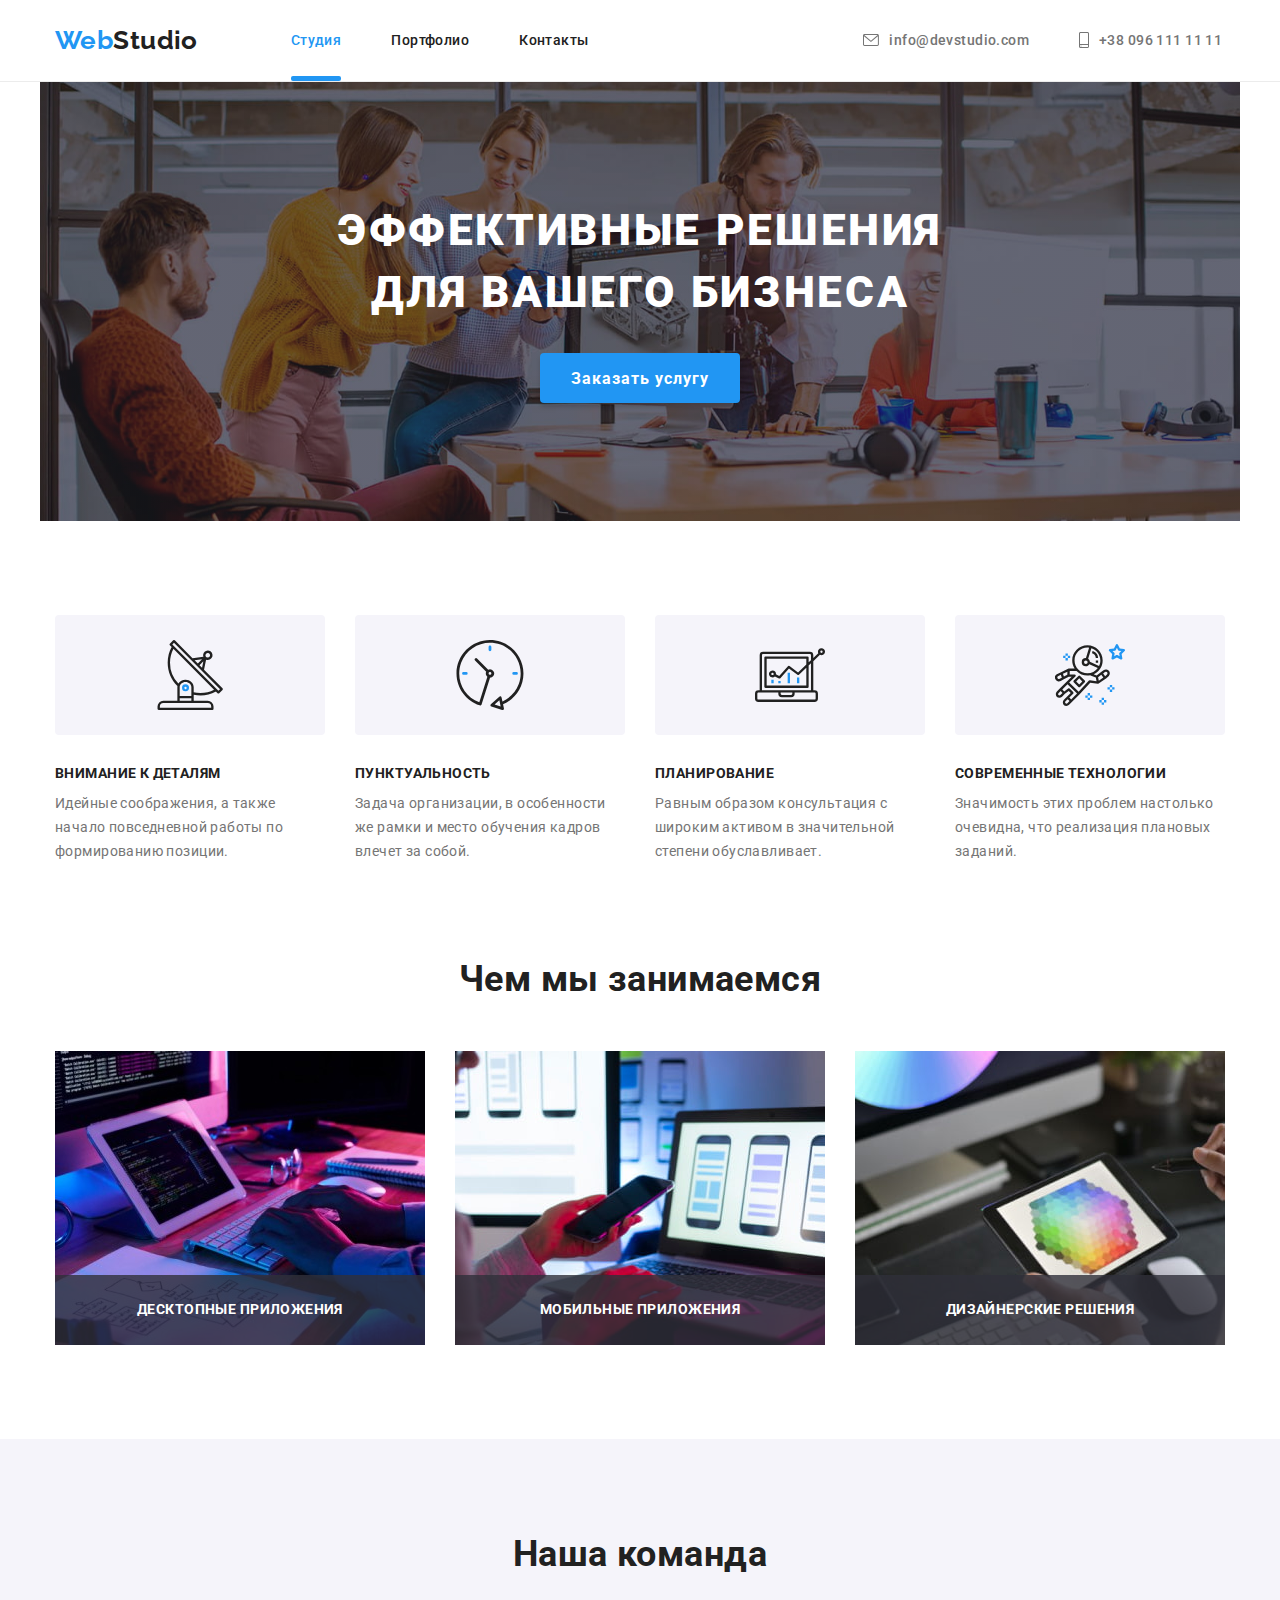
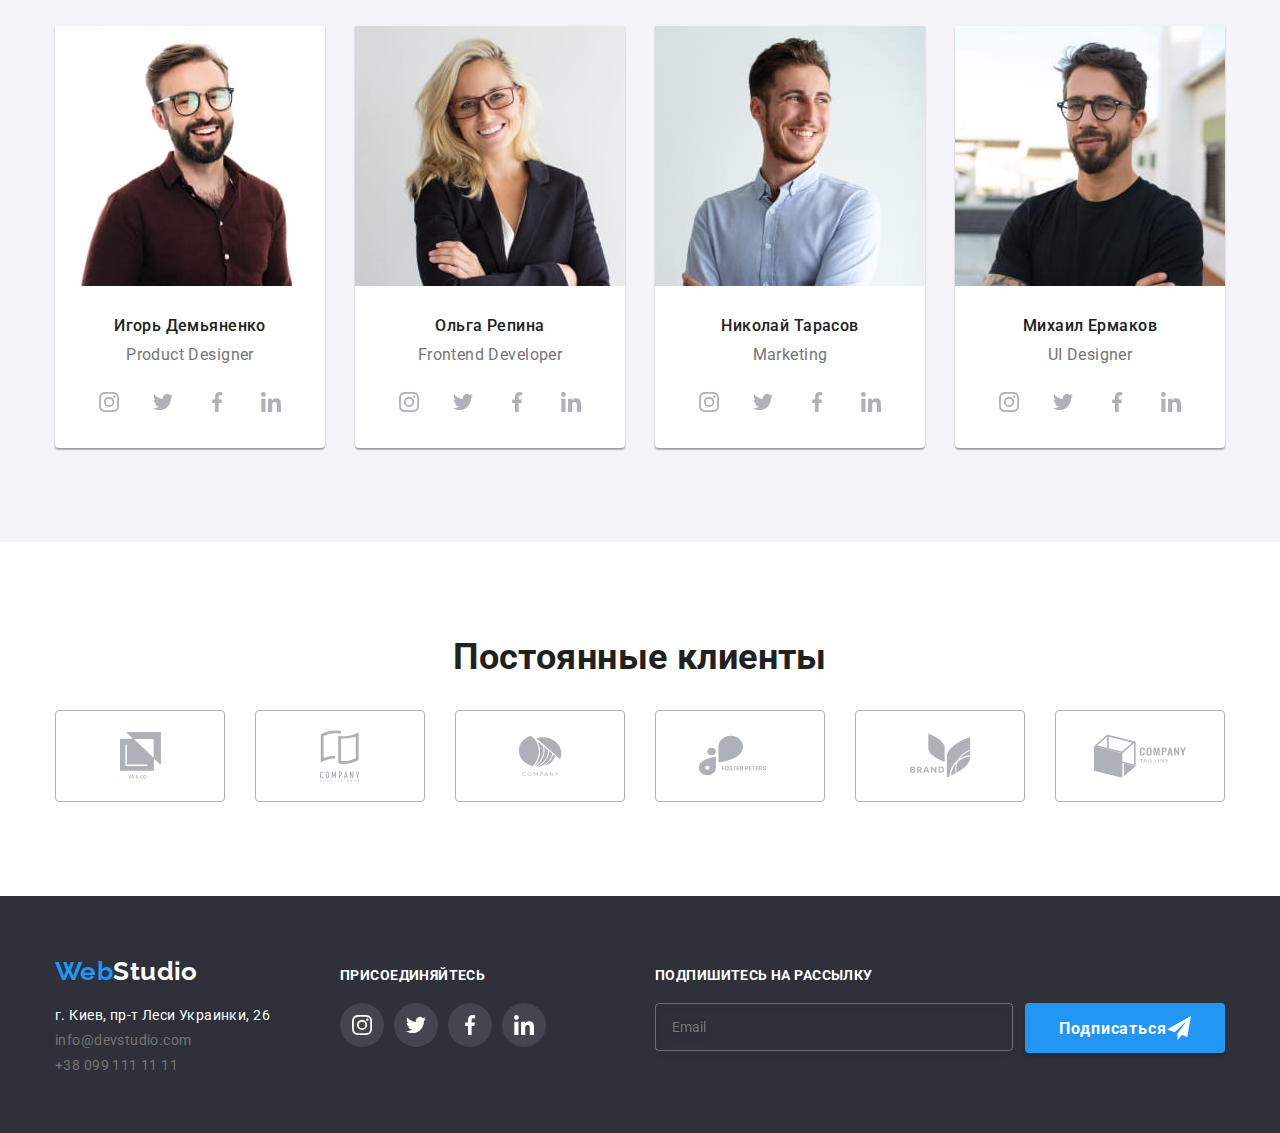
==== index.html @ 483b67fe "hw8" ====
<!DOCTYPE html>
<html lang="ru">
<head>
    <meta charset="UTF-8">
    <meta http-equiv="X-UA-Compatible" content="IE=edge">
    <meta name="viewport" content="width=device-width, initial-scale=1.0">
    <title>WebStudio</title>
    
    <link rel="stylesheet" href="https://cdnjs.cloudflare.com/ajax/libs/modern-normalize/1.1.0/modern-normalize.min.css"> 

    <link rel="preconnect" href="https://fonts.googleapis.com">
    <link rel="preconnect" href="https://fonts.gstatic.com" crossorigin>
    <link href="https://fonts.googleapis.com/css2?family=Raleway:wght@700&family=Roboto:wght@400;500;700;900&display=swap" rel="stylesheet">

    <link rel="stylesheet" href="./css/main.min.css">
</head>
<body>
<!-- Шапка -->
    <header class="page-header">
        <div class="conteiner">
            <nav class="site-nav">
                <a href="./index.html" class="site-nav__logo"><span>Web</span>Studio</a>
                <button class="menu__button" type="button" aria-expanded="false" data-menu-button>
                    <svg width="44" height="44" aria-label="Мобильное меню">
                        <use class="icon-menu" href="./image/icon.svg#menu"></use>
                        <use class="icon-close" href="./image/icon.svg#close_m"></use>
                    </svg>
                </button>
                <div class="menu-list" data-menu>
                    <ul class="nav-list">
                        <li class="nav-list__item">
                            <a href="./index.html" class="nav-list__link current">Студия</a>
                        </li>
                        <li class="nav-list__item">
                            <a href="./portfolio.html" class="nav-list__link">Портфолио</a>
                        </li>
                        <li class="nav-list__item">
                            <a href="" class="nav-list__link">Контакты</a>
                        </li>
                    </ul>
                    <ul class="auth-nav">
                        <li class="auth-nav__item"> 
                            <a href="mailto:info@devstudio.com" class="auth-nav__link">
                                <svg class="auth-nav__icon" width="16" height="12">
                                    <use href="./image/icon.svg#mail"></use>
                                </svg>
                            info@devstudio.com</a>
                        </li>
                        <li class="auth-nav__item">
                            <a href="tel:+380961111111" class="auth-nav__link tel">
                                <svg class="auth-nav__icon" width="10" height="16">
                                    <use href="./image/icon.svg#smartphone"></use>
                                </svg>
                            +38 096 111 11 11</a>
                        </li>
                    </ul>
                    <ul class="social-phone">
                        <li class="social-phone__item">
                            <a href="" class="social-phone__link">Instagram</a>
                        </li>
                        <li class="social-phone__item">
                            <a href="" class="social-phone__link">Twitter</a>
                        </li>
                        <li class="social-phone__item">
                            <a href="" class="social-phone__link">Facebook</a>
                        </li>
                        <li class="social-phone__item">
                            <a href="" class="social-phone__link">LinkedIn</a>
                        </li>
                    </ul>
                </div>
            </nav>
        </div>
    </header>
    <!-- Модальное окно -->
    <div class="backdrop is-hidden" data-modal>
        <div class="modal">
            <button class="modal__button-close" type="button" data-modal-close>
                <svg class="modal__icon-close" width="11" height="11">
                    <use href="./image/icon.svg#close"></use>
                </svg>
            </button>
            <form class="form">
                <p class="form__text">Оставьте свои данные, мы вам перезвоним</p>
                <div class="form-modal">
                    <div class="form-list">
                        <label for="name" class="form-list__label">Имя</label>
                        <input type="text" class="form-list__input" name="user-name" id="name">
                        <svg class="form-list__icon" width="18" height="18">
                            <use href="./image/icon.svg#person-black"></use>
                        </svg>
                    </div>
                    <div class="form-list">
                        <label for="tel" class="form-list__label">Телефон</label>
                        <input type="tel" class="form-list__input" name="tel" id="tel">
                            <svg class="form-list__icon" width="18" height="18">
                                <use href="./image/icon.svg#phone-black"></use>
                            </svg>
                    </div>
                    <div class="form-list">
                        <label for="email" class="form-list__label">Почта</label>
                        <input type="email" class="form-list__input" name="email" id="email">
                            <svg class="form-list__icon" width="18" height="18">
                                <use href="./image/icon.svg#email-black"></use>
                            </svg>
                    </div>
                    <label for="comments" class="form-modal__label">Комментарий</label>
                    <textarea name="comments" class="form-modal__textarea" id="comments" rows="6" placeholder="Введите текст"></textarea>
                    <div class="agreement">
                        <input type="checkbox" class="agreement__checkbox" name="agreement" id="agreement">
                        <label for="agreement" class="agreement__label">Соглашаюсь с рассылкой и принимаю <a href="" class="agreement__link">Условия договора</a></label>
                        <span class="agreement__icon"></span>
                    </div>
                    <button type="submit" class="button">Отправить</button>
                </div>
            </form>
        </div>
    </div>
    <main>
    <!-- Герой -->
        <section class="hero">
                <div class="conteiner">
                    <h1 class="hero__title">Эффективные решения для вашего бизнеса</h1>
                    <button type="button" class="button" data-modal-open>Заказать услугу</button>
                </div>
        </section>
    <!-- Особенности -->
        <section class="feature section">   
                <div class="conteiner">
                    <h2 class="feature__title" >Особенности</h2>    
                    <ul class="feature-list">
                        <li class="feature-list__item">
                            <div class="feature-list__icon">
                                <svg class="icon" width="70" height="70">
                                <use href="./image/icon.svg#sattelit"></use>
                                </svg>
                            </div>                           
                            <h3 class="feature-list__title">Внимание к деталям</h3>
                            <p class="feature-list__text">Идейные соображения, а также начало повседневной работы по формированию позиции.</p>
                        </li>
                        <li class="feature-list__item">
                            <div class="feature-list__icon">
                                <svg class="icon" width="70" height="70">
                                <use href="./image/icon.svg#clock"></use>
                                </svg>
                            </div>                         
                            <h3 class="feature-list__title">Пунктуальность</h3>
                            <p class="feature-list__text">Задача организации, в особенности же рамки и место обучения кадров влечет за собой.</p>
                        </li>
                        <li class="feature-list__item">
                            <div class="feature-list__icon">
                                <svg class="icon" width="70" height="70">
                                    <use href="./image/icon.svg#diagram"></use>
                                </svg>
                            </div>                           
                            <h3 class="feature-list__title">Планирование</h3>
                            <p class="feature-list__text">Равным образом консультация с широким активом в значительной степени обуславливает.</p>
                        </li>
                        <li class="feature-list__item">
                            <div class="feature-list__icon">
                                <svg class="icon" width="70" height="70">
                                    <use href="./image/icon.svg#astronaut"></use>
                                </svg></div>                            
                            <h3 class="feature-list__title">Современные технологии</h3>
                            <p class="feature-list__text">Значимость этих проблем настолько очевидна, что реализация плановых заданий.</p>
                        </li>
                    </ul>
                </div>
        </section>
    <!-- Чем мы занимаемся -->
        <section class="work section">
                <div class="conteiner">
                    <h2 class="work__title">Чем мы занимаемся</h2>
                    <ul class="work-list">
                        <li class="work-list__item">
                            <div class="work-list__thumb">
                                <img 
                                srcset="./image/pc.jpg 1x, ./image/pc2x.jpg 2x"
                                src="./image/pc.jpg" alt="pc" width="370">
                                <div class="work-list__thumb--text">
                                <p>Десктопные приложения</p>
                                </div>
                            </div>
                        </li>
                        <li class="work-list__item">
                            <div class="work-list__thumb">
                                <img 
                                srcset="./image/phone.jpg 1x, ./image/phone2x.jpg 2x"
                                src="./image/phone.jpg" alt="phone" width="370">
                                <div class="work-list__thumb--text">
                                    <p>Мобильные приложения</p>
                                </div>
                            </div>
                        </li>
                        <li class="work-list__item">
                            <div class="work-list__thumb">
                                <img 
                                srcset="./image/tablet.jpg 1x, ./image/tablet2x.jpg 2x"
                                src="./image/tablet.jpg" alt="tablet" width="370">
                                <div class="work-list__thumb--text">
                                    <p>Дизайнерские решения</p>
                                </div>
                            </div>
                        </li> 
                    </ul>
                </div>
        </section>
    <!-- Наша команда -->
        <section class="team section">
                <div class="conteiner">
                    <h2 class="team__title">Наша команда</h2>
                    <ul class="team-list">
                        <li class="team-list__item">
                            <img 
                            srcset="./image/igor.jpg 1x, ./image/igor2x.jpg 2x"
                            src="./image/igor.jpg" alt="Игорь Демьяненко" width="100%">
                            <h3 class="team-list__people">Игорь Демьяненко</h3>
                            <p class="team-list__text">Product Designer</p>
                            <div class="social">
                                <ul class="social-icon">
                                    <li class="social-icon__item">
                                        <a href="" class="social-icon__link">
                                            <svg class="social-icon__svg" width="20" height="20">
                                            <use href="./image/icon.svg#instagram"></use>
                                            </svg>
                                        </a>
                                    </li>
                                    <li class="social-icon__item">
                                        <a href="" class="social-icon__link">
                                            <svg class="social-icon__svg" width="20" height="20">
                                            <use href="./image/icon.svg#twitter"></use>
                                            </svg>
                                        </a>
                                    </li>
                                    <li class="social-icon__item">
                                        <a href="" class="social-icon__link">
                                            <svg class="social-icon__svg" width="20" height="20">
                                            <use href="./image/icon.svg#facebook"></use>
                                            </svg>
                                        </a>
                                    </li>
                                    <li class="social-icon__item">
                                        <a href="" class="social-icon__link">
                                            <svg class="social-icon__svg" width="20" height="20">
                                            <use href="./image/icon.svg#linkedin"></use>
                                            </svg>
                                        </a>
                                    </li>
                                </ul>
                            </div>
                        </li>
                        <li class="team-list__item">
                            <img 
                            srcset="./image/olga.jpg 1x, ./image/olga2x.jpg 2x"
                            src="./image/olga.jpg" alt="Ольга Репина" width="100%">
                            <h3 class="team-list__people">Ольга Репина</h3>
                            <p class="team-list__text">Frontend Developer</p>
                            <div class="social">
                                <ul class="social-icon">
                                    <li class="social-icon__item">
                                        <a href="" class="social-icon__link">
                                            <svg class="social-icon__svg" width="20" height="20">
                                            <use href="./image/icon.svg#instagram"></use>
                                            </svg>
                                        </a>
                                    </li>
                                    <li class="social-icon__item">
                                        <a href="" class="social-icon__link">
                                            <svg class="social-icon__svg" width="20" height="20">
                                            <use href="./image/icon.svg#twitter"></use>
                                            </svg>
                                        </a>
                                    </li>
                                    <li class="social-icon__item">
                                        <a href="" class="social-icon__link">
                                            <svg class="social-icon__svg" width="20" height="20">
                                            <use href="./image/icon.svg#facebook"></use>
                                            </svg>
                                        </a>
                                    </li>
                                    <li class="social-icon__item">
                                        <a href="" class="social-icon__link">
                                            <svg class="social-icon__svg" width="20" height="20">
                                            <use href="./image/icon.svg#linkedin"></use>
                                            </svg>
                                        </a>
                                    </li>
                                </ul>
                            </div>
                        </li>
                        <li class="team-list__item">
                            <img 
                            srcset="./image/nikolai.jpg 1x, ./image/nikolai2x.jpg 2x"
                            src="./image/nikolai.jpg" alt="Николай Тарасов" width="100%">
                            <h3 class="team-list__people">Николай Тарасов</h3>
                            <p class="team-list__text">Marketing</p>
                            <div class="social">
                                <ul class="social-icon">
                                    <li class="social-icon__item">
                                        <a href="" class="social-icon__link">
                                            <svg class="social-icon__svg" width="20" height="20">
                                            <use href="./image/icon.svg#instagram"></use>
                                            </svg>
                                        </a>
                                    </li>
                                    <li class="social-icon__item">
                                        <a href="" class="social-icon__link">
                                            <svg class="social-icon__svg" width="20" height="20">
                                            <use href="./image/icon.svg#twitter"></use>
                                            </svg>
                                        </a>
                                    </li>
                                    <li class="social-icon__item">
                                        <a href="" class="social-icon__link">
                                            <svg class="social-icon__svg" width="20" height="20">
                                            <use href="./image/icon.svg#facebook"></use>
                                            </svg>
                                        </a>
                                    </li>
                                    <li class="social-icon__item">
                                        <a href="" class="social-icon__link">
                                            <svg class="social-icon__svg" width="20" height="20">
                                            <use href="./image/icon.svg#linkedin"></use>
                                            </svg>
                                        </a>
                                    </li>
                                </ul>
                            </div>
                        </li>
                        <li class="team-list__item">
                            <img 
                            srcset="./image/mihail.jpg 1x, ./image/mihail2x.jpg 2x"
                            src="./image/mihail.jpg" alt="Михаил Ермаков" width="100%">
                            <h3 class="team-list__people">Михаил Ермаков</h3>
                            <p class="team-list__text">UI Designer</p>
                            <div class="social">
                                <ul class="social-icon">
                                    <li class="social-icon__item">
                                        <a href="" class="social-icon__link">
                                            <svg class="social-icon__svg" width="20" height="20">
                                            <use href="./image/icon.svg#instagram"></use>
                                            </svg>
                                        </a>
                                    </li>
                                    <li class="social-icon__item">
                                        <a href="" class="social-icon__link">
                                            <svg class="social-icon__svg" width="20" height="20">
                                            <use href="./image/icon.svg#twitter"></use>
                                            </svg>
                                        </a>
                                    </li>
                                    <li class="social-icon__item">
                                        <a href="" class="social-icon__link">
                                            <svg class="social-icon__svg" width="20" height="20">
                                            <use href="./image/icon.svg#facebook"></use>
                                            </svg>
                                        </a>
                                    </li>
                                    <li class="social-icon__item">
                                        <a href="" class="social-icon__link">
                                            <svg class="social-icon__svg" width="20" height="20">
                                            <use href="./image/icon.svg#linkedin"></use>
                                            </svg>
                                        </a>
                                    </li>
                                </ul>
                            </div>
                        </li>
                    </ul>
                </div>
        </section>
        <section class="clients section">
            <div class="conteiner">
                <h2 class="clients__title">Постоянные клиенты</h2>
                <ul class="clients-icon">                    
                    <li class="clients-icon__item">
                        <a href="" class="clients-icon__link">
                            <svg class="clients-icon__svg" width="41" height="47">
                                <use href="./image/icon.svg#yaco"></use>
                            </svg>
                        </a>
                    </li>
                    <li class="clients-icon__item">
                        <a href="" class="clients-icon__link">
                            <svg class="clients-icon__svg" width="40" height="52">
                                <use href="./image/icon.svg#companytagline"></use>
                            </svg>
                        </a>
                    </li>
                    <li class="clients-icon__item">
                        <a href="" class="clients-icon__link">
                            <svg class="clients-icon__svg" width="44" height="41">
                                <use href="./image/icon.svg#company"></use>
                            </svg>
                        </a>
                    </li>
                    <li class="clients-icon__item">
                        <a href="" class="clients-icon__link">
                            <svg class="clients-icon__svg" width="85" height="41">
                                <use href="./image/icon.svg#foster"></use>
                            </svg>
                        </a>
                    </li>
                    <li class="clients-icon__item">
                        <a href="" class="clients-icon__link">
                            <svg class="clients-icon__svg" width="63" height="45">
                                <use href="./image/icon.svg#brand"></use>
                            </svg>
                        </a>
                    </li>
                    <li class="clients-icon__item">
                        <a href="" class="clients-icon__link">
                            <svg class="clients-icon__svg" width="94" height="44">
                                <use href="./image/icon.svg#tagline"></use>
                            </svg>
                        </a>
                    </li>
                </ul>
            </div>
        </section>
    </main>
<!-- Подвал -->
    <footer class="footer">
        <div class="conteiner flex">
            <div class="footer__info">
                <a href="./index.html" class="footer__logo"><span>Web</span>Studio</a>
                <address>
                    <ul class="footer__list">          
                        <li class="footer__item"><a href="https://goo.gl/maps/twE77rKZQX3kb6928" class="footer__address">г. Киев, пр-т Леси Украинки, 26</a></li>
                        <li class="footer__item"><a href="mailto:info@devstudio.com" class="footer__link">info@devstudio.com</a></li>
                        <li class="footer__item"><a href="tel:+380991111111" class="footer__link">+38 099 111 11 11</a></li>
                    </ul>
                </address>
            </div>
            <div class="subscribe">
                <p class="subscribe__title">присоединяйтесь</p>
                <ul class="subscribe__list">
                    <li class="subscribe__item">
                        <a href="" class="subscribe__link">
                            <svg class="subscribe__icon" width="20" height="20">
                                <use href="./image/icon.svg#instagram"></use>
                            </svg>
                        </a>
                    </li>
                    <li class="subscribe__item">
                        <a href="" class="subscribe__link">
                            <svg class="subscribe__icon" width="20" height="20">
                                <use href="./image/icon.svg#twitter"></use>
                            </svg>
                        </a>
                    </li>
                    <li class="subscribe__item">
                        <a href="" class="subscribe__link">
                            <svg class="subscribe__icon" width="20" height="20">
                                <use href="./image/icon.svg#facebook"></use>
                            </svg>
                        </a>
                    </li>
                    <li class="subscribe__item">
                        <a href="" class="subscribe__link">
                            <svg class="subscribe__icon" width="20" height="20">
                                <use href="./image/icon.svg#linkedin"></use>
                            </svg>
                        </a>
                    </li>
                </ul>
            </div>
            <div class="newsletter">
                <p class="newsletter__title">Подпишитесь на рассылку</p>
                <form>
                    <div class="newsletter__form">
                        <input type="email" class="newsletter__input" name="email" placeholder="Email">
                        <button type="submit" class="button">Подписаться
                        <svg class="button__icon" width="24" height="24">
                            <use href="./image/icon.svg#telegram"></use>
                        </svg>
                        </button>
                </div>
                </form>
            </div>
        </div>
    </footer>  
    <script src="./js/modal.js"></script>
    <script src="./js/mobile-menu.js"></script>
</body>
</html>
---- css/main.min.css ----
body{font-family:"Roboto",sans-serif;letter-spacing:.03em;font-size:14px;color:#757575}h1,h2,h3,h4,h5,h6,p{margin:0;padding:0}ul,li{margin:0;padding:0}a{text-decoration:none}li{list-style-type:none}.button{display:-webkit-inline-box;display:-ms-inline-flexbox;display:inline-flex;-webkit-box-align:center;-ms-flex-align:center;align-items:center;-webkit-box-pack:center;-ms-flex-pack:center;justify-content:center;width:200px;height:50px;font-weight:700;font-size:16px;line-height:1.7;letter-spacing:.06em;border:none;border-radius:4px;cursor:pointer;color:#fff;background-color:#2196f3;-webkit-box-shadow:0px 4px 4px rgba(0,0,0,.15);box-shadow:0px 4px 4px rgba(0,0,0,.15)}.project{display:block}.project-list-btn{display:-webkit-box;display:-ms-flexbox;display:flex;margin-top:0;margin-bottom:50px}.project-list-btn__item:not(:last-child){margin-right:8px}@media screen and (max-width: 767px){.project-list-btn{-ms-flex-wrap:wrap;flex-wrap:wrap}.project-list-btn__item:not(:nth-last-child(-n+2)){margin-bottom:15px}}@media screen and (min-width: 768px){.project-list-btn{-webkit-box-pack:center;-ms-flex-pack:center;justify-content:center}}.project__button{padding:6px 22px;border-radius:4px;border:none;font-weight:500;font-size:16px;line-height:1.6;cursor:pointer;color:#212121;background:#f5f4fa;-webkit-transition:background-color 250ms cubic-bezier(0.4, 0, 0.2, 1),color 250ms cubic-bezier(0.4, 0, 0.2, 1),-webkit-box-shadow 250ms cubic-bezier(0.4, 0, 0.2, 1);transition:background-color 250ms cubic-bezier(0.4, 0, 0.2, 1),color 250ms cubic-bezier(0.4, 0, 0.2, 1),-webkit-box-shadow 250ms cubic-bezier(0.4, 0, 0.2, 1);transition:background-color 250ms cubic-bezier(0.4, 0, 0.2, 1),color 250ms cubic-bezier(0.4, 0, 0.2, 1),box-shadow 250ms cubic-bezier(0.4, 0, 0.2, 1);transition:background-color 250ms cubic-bezier(0.4, 0, 0.2, 1),color 250ms cubic-bezier(0.4, 0, 0.2, 1),box-shadow 250ms cubic-bezier(0.4, 0, 0.2, 1),-webkit-box-shadow 250ms cubic-bezier(0.4, 0, 0.2, 1)}.project__button:focus,.project__button:hover{color:#fff;background-color:#2196f3;-webkit-box-shadow:0px 3px 1px rgba(0,0,0,.1),0px 1px 2px rgba(0,0,0,.08),0px 2px 2px rgba(0,0,0,.12);box-shadow:0px 3px 1px rgba(0,0,0,.1),0px 1px 2px rgba(0,0,0,.08),0px 2px 2px rgba(0,0,0,.12)}.project-list{margin-right:auto;margin-left:auto}.project-list__item{display:block;background-color:#fff}.project-list__thumb{position:relative;overflow:hidden}.project-list__link{display:block;text-decoration:none;-webkit-transition:-webkit-box-shadow 250ms cubic-bezier(0.4, 0, 0.2, 1);transition:-webkit-box-shadow 250ms cubic-bezier(0.4, 0, 0.2, 1);transition:box-shadow 250ms cubic-bezier(0.4, 0, 0.2, 1);transition:box-shadow 250ms cubic-bezier(0.4, 0, 0.2, 1), -webkit-box-shadow 250ms cubic-bezier(0.4, 0, 0.2, 1)}@media screen and (max-width: 767px){.project-list__item:not(:last-child){margin-bottom:30px}}@media screen and (min-width: 768px){.project-list{display:-webkit-box;display:-ms-flexbox;display:flex;-ms-flex-wrap:wrap;flex-wrap:wrap;margin:-15px}.project-list__item{width:calc((100% - 60px)/2);margin:15px}}@media screen and (min-width: 1200px){.project-list__item{width:calc((100% - 90px)/3);margin:15px}}.project-cards__overlay{position:absolute;width:100%;height:100%;top:0;left:0;background-color:rgba(33,150,243,.9);-webkit-transition:-webkit-transform 250ms cubic-bezier(0.4, 0, 0.2, 1);transition:-webkit-transform 250ms cubic-bezier(0.4, 0, 0.2, 1);transition:transform 250ms cubic-bezier(0.4, 0, 0.2, 1);transition:transform 250ms cubic-bezier(0.4, 0, 0.2, 1), -webkit-transform 250ms cubic-bezier(0.4, 0, 0.2, 1);-webkit-transform:translateY(101%);transform:translateY(101%)}.project-cards__text{position:absolute;top:63px;left:24px;bottom:63px;right:24px;font-size:18px;line-height:1.5;letter-spacing:.03em;color:#fff}.thum:hover .project-cards__overlay,.thum:focus .project-cards__overlay{-webkit-transform:translateY(0%);transform:translateY(0%)}.cards{padding:20px 24px;border-left:1px solid #eee;border-right:1px solid #eee;border-bottom:1px solid #eee}.cards__title{margin-bottom:4px;font-weight:700;font-size:18px;line-height:2;color:#212121}.cards__text{font-size:16px;line-height:1.9;color:#757575}.project-list__link:focus,.project-list__link:hover{-webkit-box-shadow:0px 1px 1px rgba(0,0,0,.12),0px 4px 4px rgba(0,0,0,.06),1px 4px 6px rgba(0,0,0,.16);box-shadow:0px 1px 1px rgba(0,0,0,.12),0px 4px 4px rgba(0,0,0,.06),1px 4px 6px rgba(0,0,0,.16)}.page-header{position:relative;border-bottom:1px solid #ececec}.site-nav{display:-webkit-box;display:-ms-flexbox;display:flex;-webkit-box-align:center;-ms-flex-align:center;align-items:center}@media screen and (max-width: 767px){.site-nav{-webkit-box-pack:justify;-ms-flex-pack:justify;justify-content:space-between}}.site-nav__logo{display:inline-block;padding:25px 0;font-family:"Raleway";font-weight:700;font-size:26px;line-height:1.2;color:#212121}.site-nav__logo span{color:#2196f3}.menu__button{display:-webkit-inline-box;display:-ms-inline-flexbox;display:inline-flex;padding:0;margin:0;border:none;z-index:3;background-color:rgba(0,0,0,0)}.menu__button .icon-close{display:none}.menu__button.is-open .icon-close{display:block}.menu__button.is-open .icon-menu{display:none}@media screen and (min-width: 768px){.menu__button{display:none}}@media screen and (max-width: 767px){.menu-list{display:none;-webkit-box-align:stretch;-ms-flex-align:stretch;align-items:stretch;z-index:2}.menu-list.is-open{display:block}.menu-list{position:absolute;top:0;left:0;width:100%;padding:48px 40px;border-bottom:2px solid #757575;background-color:#fff}}@media screen and (min-width: 768px){.menu-list{display:-webkit-box;display:-ms-flexbox;display:flex;-webkit-box-align:center;-ms-flex-align:center;align-items:center}}.nav-list__link{position:relative;font-weight:500;font-size:14px;line-height:1.5;color:#212121;-webkit-transition:color 250ms cubic-bezier(0.4, 0, 0.2, 1);transition:color 250ms cubic-bezier(0.4, 0, 0.2, 1)}.nav-list__link:hover,.nav-list__link:focus{color:#2196f3}.nav-list__link.current{color:#2196f3}@media screen and (min-width: 768px){.nav-list{display:-webkit-box;display:-ms-flexbox;display:flex;margin-left:80px}.nav-list__item:not(:last-child){margin-right:50px}.nav-list__link{padding:32px 0}.nav-list .current::after{position:absolute;content:"";display:block;width:100%;height:5px;bottom:-1px;border-radius:2px;background-color:#2196f3}}@media screen and (min-width: 1200px){.nav-list{display:-webkit-box;display:-ms-flexbox;display:flex;margin-left:93px}}.auth-nav__link{display:-webkit-inline-box;display:-ms-inline-flexbox;display:inline-flex;-webkit-box-align:center;-ms-flex-align:center;align-items:center;font-weight:500;font-size:14px;line-height:1.5;color:#757575;-webkit-transition:color 250ms cubic-bezier(0.4, 0, 0.2, 1);transition:color 250ms cubic-bezier(0.4, 0, 0.2, 1)}.auth-nav__link:focus,.auth-nav__link:hover{color:#2196f3}.auth-nav__icon{fill:currentColor;margin-right:10px}@media screen and (max-width: 767px){.auth-nav{display:-webkit-box;display:-ms-flexbox;display:flex;-webkit-box-orient:vertical;-webkit-box-direction:reverse;-ms-flex-direction:column-reverse;flex-direction:column-reverse;margin-bottom:64px}.auth-nav__link{font-size:24px}.auth-nav__link.tel{margin-bottom:32px;font-size:34px}.auth-nav__icon{display:none}}@media screen and (min-width: 767px)and (max-width: 1199px){.auth-nav{margin-left:87px}.auth-nav__item:not(:last-child){margin-bottom:10px}.auth-nav__link{font-size:12px}.auth-nav__icon{margin-right:8px}}@media screen and (min-width: 1200px){.auth-nav{display:-webkit-box;display:-ms-flexbox;display:flex;margin-left:275px}.auth-nav__icon{margin-right:10px}.auth-nav__item:not(:last-child){margin-right:50px}}.social-phone{display:-webkit-box;display:-ms-flexbox;display:flex;-webkit-box-pack:center;-ms-flex-pack:center;justify-content:center}.social-phone__item{padding-left:10px;padding-right:10px}.social-phone__item:not(:last-child){border-right:1px solid rgba(33,33,33,.2)}.social-phone__link{font-weight:500;font-size:18px;line-height:1.2;color:#2196f3}@media screen and (min-width: 767px){.social-phone{display:none}}.hero{height:auto;margin:0 auto;background-color:#2f303a;background-position:center;background-repeat:no-repeat;background-size:cover;text-align:center;padding:118px 0}.hero__title{max-width:360px;font-size:26px;line-height:1.8;margin:0 auto;font-weight:900;letter-spacing:.06em;text-transform:uppercase;color:#fff;margin-bottom:30px}@media screen and (max-width: 767px){.hero{max-width:480px;background-image:-webkit-gradient(linear, left top, right top, from(rgba(47, 48, 58, 0.4)), to(rgba(47, 48, 58, 0.4))),url(../image/hero-phone.jpg);background-image:linear-gradient(to right, rgba(47, 48, 58, 0.4), rgba(47, 48, 58, 0.4)),url(../image/hero-phone.jpg)}}@media screen and (max-width: 767px)and (min-device-pixel-ratio: 2),screen and (max-width: 767px)and (-webkit-min-device-pixel-ratio: 2),screen and (max-width: 767px)and (min-resolution: 192dpi),screen and (max-width: 767px)and (min-resolution: 2dppx){.hero{background-image:-webkit-gradient(linear, left top, right top, from(rgba(47, 48, 58, 0.4)), to(rgba(47, 48, 58, 0.4))),url(../image/hero-phone2x.jpg);background-image:linear-gradient(to right, rgba(47, 48, 58, 0.4), rgba(47, 48, 58, 0.4)),url(../image/hero-phone2x.jpg)}}@media screen and (min-width: 768px){.hero{max-width:768px;background-image:-webkit-gradient(linear, left top, right top, from(rgba(47, 48, 58, 0.4)), to(rgba(47, 48, 58, 0.4))),url(../image/hero-tablet.jpg);background-image:linear-gradient(to right, rgba(47, 48, 58, 0.4), rgba(47, 48, 58, 0.4)),url(../image/hero-tablet.jpg)}}@media screen and (min-width: 768px)and (min-device-pixel-ratio: 2),screen and (min-width: 768px)and (-webkit-min-device-pixel-ratio: 2),screen and (min-width: 768px)and (min-resolution: 192dpi),screen and (min-width: 768px)and (min-resolution: 2dppx){.hero{background-image:-webkit-gradient(linear, left top, right top, from(rgba(47, 48, 58, 0.4)), to(rgba(47, 48, 58, 0.4))),url(../image/hero-tablet2x.jpg);background-image:linear-gradient(to right, rgba(47, 48, 58, 0.4), rgba(47, 48, 58, 0.4)),url(../image/hero-tablet2x.jpg)}}@media screen and (min-width: 1200px){.hero{max-width:1200px;background-image:-webkit-gradient(linear, left top, right top, from(rgba(47, 48, 58, 0.4)), to(rgba(47, 48, 58, 0.4))),url(../image/hero.jpg);background-image:linear-gradient(to right, rgba(47, 48, 58, 0.4), rgba(47, 48, 58, 0.4)),url(../image/hero.jpg)}}@media screen and (min-width: 1200px)and (min-device-pixel-ratio: 2),screen and (min-width: 1200px)and (-webkit-min-device-pixel-ratio: 2),screen and (min-width: 1200px)and (min-resolution: 192dpi),screen and (min-width: 1200px)and (min-resolution: 2dppx){.hero{background-image:-webkit-gradient(linear, left top, right top, from(rgba(47, 48, 58, 0.4)), to(rgba(47, 48, 58, 0.4))),url(../image/hero2x.jpg);background-image:linear-gradient(to right, rgba(47, 48, 58, 0.4), rgba(47, 48, 58, 0.4)),url(../image/hero2x.jpg)}}@media screen and (min-width: 1200px){.hero__title{max-width:696px;font-size:44px;line-height:1.4}}.backdrop{position:fixed;z-index:5;top:0;left:0;width:100%;height:100%;background-color:rgba(0,0,0,.5);opacity:1;-webkit-transition:opacity 500ms linear;transition:opacity 500ms linear}.backdrop.is-hidden{opacity:0;pointer-events:none;-webkit-transform:scale(0.5);transform:scale(0.5)}.is-hidden .modal{-webkit-transform:translate(-50%, -50%) scale(0.1);transform:translate(-50%, -50%) scale(0.1)}.modal{position:absolute;top:50%;left:50%;width:350px;padding:40px;border-radius:4px;-webkit-box-shadow:0px 1px 3px rgba(0,0,0,.12),0px 1px 1px rgba(0,0,0,.14),0px 2px 1px rgba(0,0,0,.2);box-shadow:0px 1px 3px rgba(0,0,0,.12),0px 1px 1px rgba(0,0,0,.14),0px 2px 1px rgba(0,0,0,.2);background-color:#fff;-webkit-transform:translate(-50%, -50%) scale(1);transform:translate(-50%, -50%) scale(1);-webkit-transition:-webkit-transform 500ms linear;transition:-webkit-transform 500ms linear;transition:transform 500ms linear;transition:transform 500ms linear, -webkit-transform 500ms linear}@media screen and (min-width: 480px){.modal{width:450px}}@media screen and (min-width: 1200px){.modal{min-width:528px;min-height:581px}}.modal__button-close{position:absolute;right:8px;top:13px;padding:0;margin:0;width:30px;height:30px;border-radius:50%;background-color:#fff;border:1px solid rgba(0,0,0,.1)}.modal__button-close:hover{fill:#2196f3}.form{display:-webkit-box;display:-ms-flexbox;display:flex;-webkit-box-orient:vertical;-webkit-box-direction:normal;-ms-flex-direction:column;flex-direction:column}.form__text{margin-bottom:12px;font-weight:700;font-size:20px;line-height:1.2;text-align:center;letter-spacing:.03em;color:#212121}.form-list{position:relative;display:-webkit-box;display:-ms-flexbox;display:flex;-webkit-box-orient:vertical;-webkit-box-direction:normal;-ms-flex-direction:column;flex-direction:column}.form-list__label{margin-bottom:4px;font-size:12px;line-height:1.2;letter-spacing:.01em}.form-list__input{outline:none;position:relative;margin-bottom:10px;padding:11px 12px 11px 42px;border-radius:4px;border:1px solid rgba(33,33,33,.2);-webkit-transition:border-color 250ms 250ms cubic-bezier(0.4, 0, 0.2, 1);transition:border-color 250ms 250ms cubic-bezier(0.4, 0, 0.2, 1)}.form-list__input:focus{border-color:#2196f3}.form-list__input:focus+.form-list__icon{fill:#2196f3}.form-list__icon{position:absolute;top:30px;left:12px;-webkit-transition:fill 250ms .form-list__icon transitions;transition:fill 250ms .form-list__icon transitions}.form-modal{display:-webkit-box;display:-ms-flexbox;display:flex;-webkit-box-orient:vertical;-webkit-box-direction:normal;-ms-flex-direction:column;flex-direction:column}.form-modal__label{margin-bottom:4px;font-size:12px;line-height:1.2;letter-spacing:.01em}.form-modal .button{margin-right:auto;margin-left:auto}.form-modal__textarea{outline:none;position:relative;margin-bottom:20px;padding:12px 16px;resize:none;border-radius:4px;border:1px solid rgba(33,33,33,.2);-webkit-transition:border-color 250ms 250ms cubic-bezier(0.4, 0, 0.2, 1);transition:border-color 250ms 250ms cubic-bezier(0.4, 0, 0.2, 1)}.form-modal__textarea::-webkit-input-placeholder{font-size:12px;line-height:1.2;letter-spacing:.01em;color:rgba(117,117,117,.5)}.form-modal__textarea::-moz-placeholder{font-size:12px;line-height:1.2;letter-spacing:.01em;color:rgba(117,117,117,.5)}.form-modal__textarea:-ms-input-placeholder{font-size:12px;line-height:1.2;letter-spacing:.01em;color:rgba(117,117,117,.5)}.form-modal__textarea::-ms-input-placeholder{font-size:12px;line-height:1.2;letter-spacing:.01em;color:rgba(117,117,117,.5)}.form-modal__textarea::placeholder{font-size:12px;line-height:1.2;letter-spacing:.01em;color:rgba(117,117,117,.5)}.form-modal__textarea:focus{border-color:#2196f3}.agreement{position:relative;display:-webkit-box;display:-ms-flexbox;display:flex;margin-bottom:30px}.agreement__checkbox{position:absolute;width:1px;height:1px;margin:-1px;left:20px;top:20px;border:0;padding:0;clip:rect(0 0 0 0);overflow:hidden}.agreement__label{margin-left:36px}.agreement__link{display:inline-block;line-height:1.8;color:#2196f3}.agreement__icon{position:absolute;display:inline-block;content:"";top:50%;width:16px;height:15px;margin-left:12px;-webkit-transform:translateY(-50%);transform:translateY(-50%);border-radius:3px;border:2px solid #212121;-webkit-transition:background-color 250ms 250ms cubic-bezier(0.4, 0, 0.2, 1),border-color 250ms 250ms cubic-bezier(0.4, 0, 0.2, 1);transition:background-color 250ms 250ms cubic-bezier(0.4, 0, 0.2, 1),border-color 250ms 250ms cubic-bezier(0.4, 0, 0.2, 1)}@media screen and (max-width: 1199px){.agreement__label{margin-left:24px;font-size:12px;line-height:1.2}.agreement__icon{margin-left:0}}.agreement__checkbox:checked~.agreement__icon{background-image:url(../image/icon\ check.svg);background-color:#2196f3;border-color:#2196f3;background-size:contain}.feature__title{display:none}.feature-list__icon{display:-webkit-box;display:-ms-flexbox;display:flex;-webkit-box-pack:center;-ms-flex-pack:center;justify-content:center;-webkit-box-align:center;-ms-flex-align:center;align-items:center;height:120px;margin-bottom:30px;border-radius:4px;background-color:#f5f4fa}.feature-list__title{margin-top:0;margin-bottom:10px;text-transform:uppercase;text-align:center;font-weight:700;font-size:14px;line-height:1.2;color:#212121}.feature-list__text{line-height:1.7}@media screen and (max-width: 767px){.feature-list__item{margin-right:auto;margin-left:auto}.feature-list__item:not(:last-child){margin-bottom:30px}}@media screen and (min-width: 768px){.feature-list{display:-webkit-box;display:-ms-flexbox;display:flex;-ms-flex-wrap:wrap;flex-wrap:wrap;margin:-15px}.feature-list__item{width:calc((100% - 60px)/2);margin:15px}.feature-list__title{text-align:start}}@media screen and (min-width: 1200px){.feature-list{display:-webkit-box;display:-ms-flexbox;display:flex;margin:-15px}.feature-list__item{width:calc((100% - 120px)/4);margin:15px}}.work{display:none}@media screen and (min-width: 1200px){.work{display:block}}.work.section{padding-top:0}.work__title{font-weight:700;font-size:36px;line-height:1.2;text-align:center;color:#212121;margin-top:0;margin-bottom:50px}.work-list{display:-webkit-box;display:-ms-flexbox;display:flex;-webkit-box-pack:center;-ms-flex-pack:center;justify-content:center}.work-list__item{margin-right:30px}.work-list__item:last-child{margin-right:0}.work-list__thumb{position:relative;height:294px}.work-list__thumb--text{display:-webkit-box;display:-ms-flexbox;display:flex;position:absolute;width:100%;height:70px;left:0;bottom:0;-webkit-box-align:center;-ms-flex-align:center;align-items:center;-webkit-box-pack:center;-ms-flex-pack:center;justify-content:center;background-color:rgba(47,48,58,.8)}.work-list__thumb--text p{font-weight:700;font-size:14px;line-height:1.2;letter-spacing:.03em;text-transform:uppercase;color:#fff}.team{background-color:#f5f4fa}.team__title{font-weight:700;font-size:36px;line-height:1.2;text-align:center;color:#212121;margin-top:0;margin-bottom:50px}.team-list__item{margin-right:auto;margin-left:auto;margin-bottom:30px;text-align:center;padding-bottom:24px;-webkit-box-shadow:0px 1px 3px rgba(0,0,0,.12),0px 1px 1px rgba(0,0,0,.14),0px 2px 1px rgba(0,0,0,.2);box-shadow:0px 1px 3px rgba(0,0,0,.12),0px 1px 1px rgba(0,0,0,.14),0px 2px 1px rgba(0,0,0,.2);border-radius:0px 0px 4px 4px;background-color:#fff}.team-list__people{margin-top:30px;margin-bottom:10px;font-weight:500;font-size:16px;line-height:1.2;color:#212121}.team-list__text{font-size:16px;line-height:1.2;margin-bottom:16px}@media screen and (min-width: 768px){.team-list{display:-webkit-box;display:-ms-flexbox;display:flex;-ms-flex-wrap:wrap;flex-wrap:wrap;margin:-15px}.team-list__item{width:calc((100% - 60px)/2);margin:15px}}@media screen and (min-width: 1200px){.team-list__item{width:calc((100% - 120px)/4);margin:15px}}.social-icon{display:-webkit-box;display:-ms-flexbox;display:flex;-webkit-box-pack:center;-ms-flex-pack:center;justify-content:center;padding:0}.social-icon__item{margin-right:10px}.social-icon__item:last-child{margin-right:0}.social-icon__link{display:block;width:44px;height:44px;padding:12px;border:none;border-radius:50%;background-color:rgba(255,255,255,.1);color:#afb1b8;-webkit-transition:background-color 250ms cubic-bezier(0.4, 0, 0.2, 1),color 250ms cubic-bezier(0.4, 0, 0.2, 1);transition:background-color 250ms cubic-bezier(0.4, 0, 0.2, 1),color 250ms cubic-bezier(0.4, 0, 0.2, 1)}.social-icon__link:focus,.social-icon__link:hover{background-color:#2196f3;color:#fff}.social-icon__svg{fill:currentColor}.clients__title{margin-bottom:30px;font-weight:700;font-size:36px;line-height:1.2;text-align:center;color:#212121}.clients-icon{display:-webkit-box;display:-ms-flexbox;display:flex;-ms-flex-wrap:wrap;flex-wrap:wrap;margin:-15px}.clients-icon__item{width:calc((100% - 60px)/2);margin:15px}.clients-icon__link{display:-webkit-box;display:-ms-flexbox;display:flex;-webkit-box-pack:center;-ms-flex-pack:center;justify-content:center;-webkit-box-align:center;-ms-flex-align:center;align-items:center;border-radius:4px;border:1px solid #afb1b8;height:92px;color:#afb1b8;-webkit-transition:border 250ms cubic-bezier(0.4, 0, 0.2, 1),color 250ms cubic-bezier(0.4, 0, 0.2, 1);transition:border 250ms cubic-bezier(0.4, 0, 0.2, 1),color 250ms cubic-bezier(0.4, 0, 0.2, 1)}.clients-icon__link:hover,.clients-icon__link:focus{color:#2196f3;border:1px solid #2196f3}.clients-icon__svg{fill:currentColor}@media screen and (min-width: 768px){.clients-icon__item{width:calc((100% - 90px)/3)}}@media screen and (min-width: 1200px){.clients-icon{-ms-flex-wrap:nowrap;flex-wrap:nowrap;-webkit-box-pack:center;-ms-flex-pack:center;justify-content:center}}.footer{background-color:#2f303a;margin:0 auto;padding:60px 0}@media screen and (max-width: 767px){.footer .conteiner{display:-webkit-box;display:-ms-flexbox;display:flex;-webkit-box-orient:vertical;-webkit-box-direction:normal;-ms-flex-direction:column;flex-direction:column;text-align:-webkit-center}.footer .conteiner .footer__logo{margin-bottom:20px}}@media screen and (min-width: 768px){.footer .conteiner{display:-webkit-box;display:-ms-flexbox;display:flex;-ms-flex-wrap:wrap;flex-wrap:wrap;-webkit-box-pack:center;-ms-flex-pack:center;justify-content:center}}@media screen and (min-width: 1200px){.footer .conteiner{-webkit-box-align:baseline;-ms-flex-align:baseline;align-items:baseline;-ms-flex-wrap:nowrap;flex-wrap:nowrap}}.footer__logo{font-family:"Raleway";color:#fff;font-weight:700;font-size:26px;line-height:1.2}.footer__logo span{color:#2196f3}.footer__list{margin-top:20px;font-style:normal}.footer__item{margin-bottom:9px}.footer__item:last-child{margin-bottom:0}.footer__address{color:#fff}.footer__link{color:#757575}@media screen and (max-width: 767px){.footer__list{margin-bottom:60px}}@media screen and (min-width: 768px)and (max-width: 1199px){.footer__info{margin-bottom:60px}}.subscribe__title{margin-bottom:20px;font-weight:700;font-size:14px;line-height:1.2;text-transform:uppercase;color:#fff}.subscribe__list{display:-webkit-box;display:-ms-flexbox;display:flex}.subscribe__item{margin-right:10px;width:44px;height:44px}.subscribe__item:last-child{margin-right:0}.subscribe__link{display:-webkit-box;display:-ms-flexbox;display:flex;-webkit-box-pack:center;-ms-flex-pack:center;justify-content:center;-webkit-box-align:center;-ms-flex-align:center;align-items:center;width:100%;height:100%;border-radius:50%;background-color:rgba(255,255,255,.1);color:#fff;-webkit-transition:background-color 250ms cubic-bezier(0.4, 0, 0.2, 1);transition:background-color 250ms cubic-bezier(0.4, 0, 0.2, 1)}.subscribe__link:hover,.subscribe__link:focus{background-color:#2196f3}.subscribe__icon{fill:currentColor}@media screen and (max-width: 767px){.subscribe__list{-webkit-box-pack:center;-ms-flex-pack:center;justify-content:center;margin-bottom:60px}}@media screen and (min-width: 768px){.subscribe{margin-left:165px}}@media screen and (min-width: 1200px){.subscribe{margin-left:70px}}.newsletter__title{margin-bottom:20px;font-weight:700;font-size:14px;line-height:1.2;letter-spacing:.03em;text-transform:uppercase;color:#fff}.newsletter__input{display:block;width:100%;padding:15px 16px;border-radius:4px;margin-bottom:20px;border:1px solid rgba(255,255,255,.3);outline:none;-webkit-filter:drop-shadow(0px 4px 4px rgba(0, 0, 0, 0.15));filter:drop-shadow(0px 4px 4px rgba(0, 0, 0, 0.15));background-color:rgba(0,0,0,0);color:#fff}@media screen and (max-width: 767px){.newsletter{width:100%}}@media screen and (min-width: 768px)and (max-width: 1199px){.newsletter{width:60%;text-align:center}}@media screen and (min-width: 1200px){.newsletter{margin-left:auto;text-align:start}.newsletter__input{width:358px}.newsletter__form{display:-webkit-box;display:-ms-flexbox;display:flex}}.newsletter__form .button{margin-left:12px}.button__icon{fill:currentColor}.conteiner{margin:0 auto;padding:0 15px}@media screen and (max-width: 767px){.conteiner{max-width:480px}}@media screen and (min-width: 768px){.conteiner{width:768px}}@media screen and (min-width: 1200px){.conteiner{width:1200px}}.section{padding-top:60px;padding-bottom:60px}@media screen and (min-width: 1200px){.section{padding-top:94px;padding-bottom:94px}}img{display:block;width:100%;height:auto}/*# sourceMappingURL=main.min.css.map */
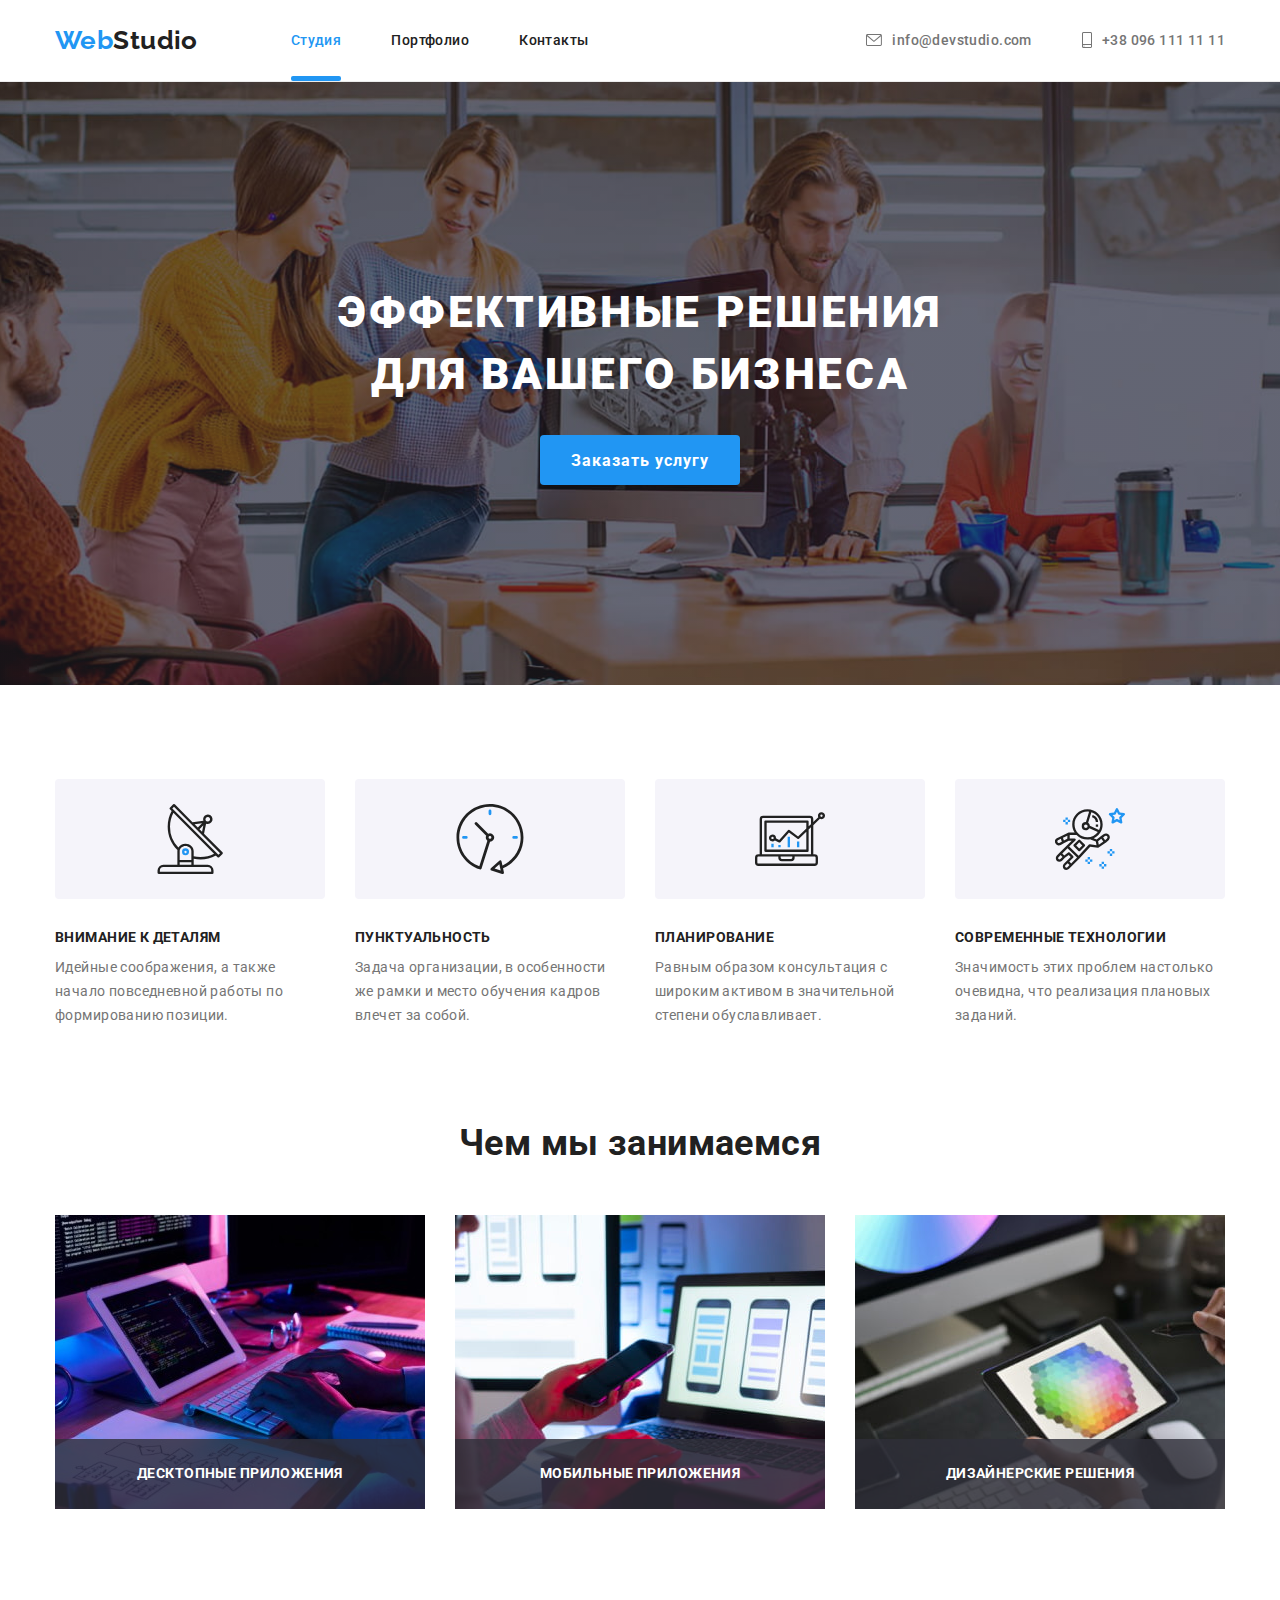
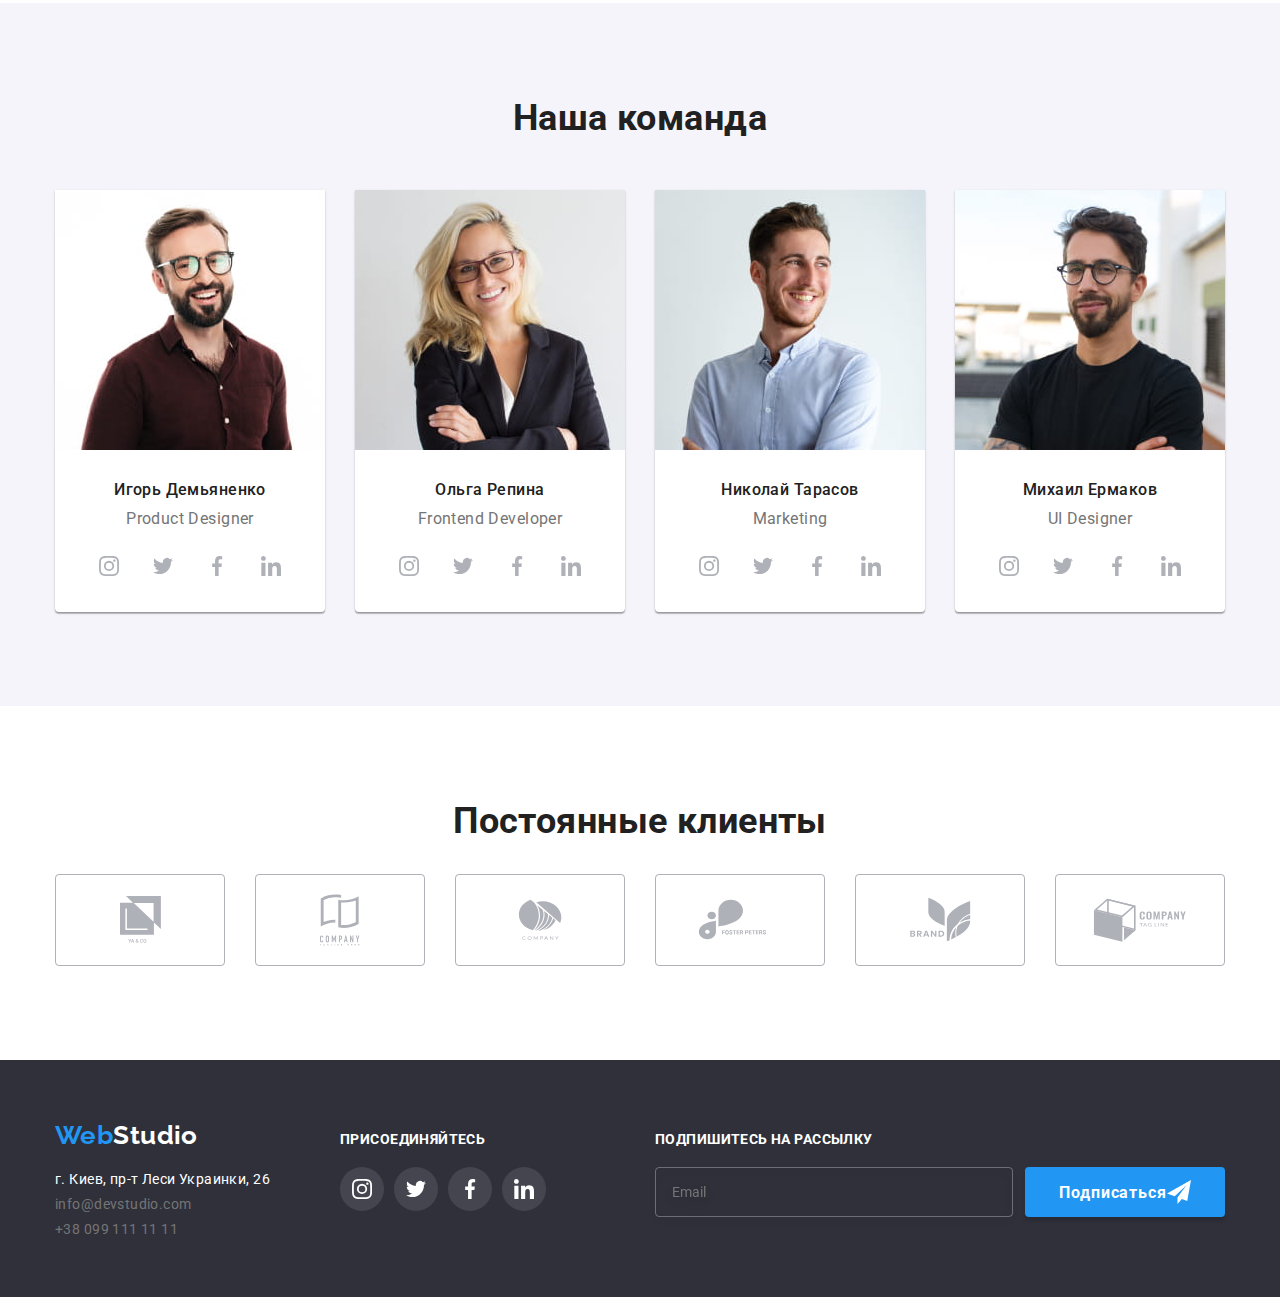
==== commit b9e2690c: "update hw8" ====
--- a/index.html
+++ b/index.html
@@ -174,9 +174,10 @@
                     <ul class="work-list">
                         <li class="work-list__item">
                             <div class="work-list__thumb">
-                                <img 
-                                srcset="./image/pc.jpg 1x, ./image/pc2x.jpg 2x"
-                                src="./image/pc.jpg" alt="pc" width="370">
+                                <picture>
+                                    <img srcset="./image/pc.jpg 1x, ./image/pc2x.jpg 2x"
+                                    src="./image/pc.jpg" alt="pc" width="370">
+                                </picture>
                                 <div class="work-list__thumb--text">
                                 <p>Десктопные приложения</p>
                                 </div>
@@ -184,9 +185,10 @@
                         </li>
                         <li class="work-list__item">
                             <div class="work-list__thumb">
-                                <img 
-                                srcset="./image/phone.jpg 1x, ./image/phone2x.jpg 2x"
-                                src="./image/phone.jpg" alt="phone" width="370">
+                                <picture>
+                                    <img srcset="./image/phone.jpg 1x, ./image/phone2x.jpg 2x"
+                                    src="./image/phone.jpg" alt="phone" width="370">
+                                </picture>
                                 <div class="work-list__thumb--text">
                                     <p>Мобильные приложения</p>
                                 </div>
@@ -194,9 +196,10 @@
                         </li>
                         <li class="work-list__item">
                             <div class="work-list__thumb">
-                                <img 
-                                srcset="./image/tablet.jpg 1x, ./image/tablet2x.jpg 2x"
-                                src="./image/tablet.jpg" alt="tablet" width="370">
+                                <picture>
+                                    <img srcset="./image/tablet.jpg 1x, ./image/tablet2x.jpg 2x"
+                                    src="./image/tablet.jpg" alt="tablet" width="370">
+                                </picture>
                                 <div class="work-list__thumb--text">
                                     <p>Дизайнерские решения</p>
                                 </div>
@@ -211,9 +214,10 @@
                     <h2 class="team__title">Наша команда</h2>
                     <ul class="team-list">
                         <li class="team-list__item">
-                            <img 
-                            srcset="./image/igor.jpg 1x, ./image/igor2x.jpg 2x"
-                            src="./image/igor.jpg" alt="Игорь Демьяненко" width="100%">
+                            <picture>
+                                <img srcset="./image/igor.jpg 1x, ./image/igor2x.jpg 2x"
+                                src="./image/igor.jpg" alt="Игорь Демьяненко">
+                            </picture>
                             <h3 class="team-list__people">Игорь Демьяненко</h3>
                             <p class="team-list__text">Product Designer</p>
                             <div class="social">
@@ -250,9 +254,10 @@
                             </div>
                         </li>
                         <li class="team-list__item">
-                            <img 
-                            srcset="./image/olga.jpg 1x, ./image/olga2x.jpg 2x"
-                            src="./image/olga.jpg" alt="Ольга Репина" width="100%">
+                            <picture>
+                                <img srcset="./image/olga.jpg 1x, ./image/olga2x.jpg 2x"
+                                src="./image/olga.jpg" alt="Ольга Репина">
+                            </picture>
                             <h3 class="team-list__people">Ольга Репина</h3>
                             <p class="team-list__text">Frontend Developer</p>
                             <div class="social">
@@ -289,9 +294,10 @@
                             </div>
                         </li>
                         <li class="team-list__item">
-                            <img 
-                            srcset="./image/nikolai.jpg 1x, ./image/nikolai2x.jpg 2x"
-                            src="./image/nikolai.jpg" alt="Николай Тарасов" width="100%">
+                            <picture>
+                                <img srcset="./image/nikolai.jpg 1x, ./image/nikolai2x.jpg 2x"
+                                src="./image/nikolai.jpg" alt="Николай Тарасов">
+                            </picture>
                             <h3 class="team-list__people">Николай Тарасов</h3>
                             <p class="team-list__text">Marketing</p>
                             <div class="social">
@@ -328,9 +334,10 @@
                             </div>
                         </li>
                         <li class="team-list__item">
-                            <img 
-                            srcset="./image/mihail.jpg 1x, ./image/mihail2x.jpg 2x"
-                            src="./image/mihail.jpg" alt="Михаил Ермаков" width="100%">
+                            <picture>
+                                <img srcset="./image/mihail.jpg 1x, ./image/mihail2x.jpg 2x"
+                                src="./image/mihail.jpg" alt="Михаил Ермаков">
+                            </picture>
                             <h3 class="team-list__people">Михаил Ермаков</h3>
                             <p class="team-list__text">UI Designer</p>
                             <div class="social">
--- a/css/main.min.css
+++ b/css/main.min.css
@@ -1 +1 @@
-body{font-family:"Roboto",sans-serif;letter-spacing:.03em;font-size:14px;color:#757575}h1,h2,h3,h4,h5,h6,p{margin:0;padding:0}ul,li{margin:0;padding:0}a{text-decoration:none}li{list-style-type:none}.button{display:-webkit-inline-box;display:-ms-inline-flexbox;display:inline-flex;-webkit-box-align:center;-ms-flex-align:center;align-items:center;-webkit-box-pack:center;-ms-flex-pack:center;justify-content:center;width:200px;height:50px;font-weight:700;font-size:16px;line-height:1.7;letter-spacing:.06em;border:none;border-radius:4px;cursor:pointer;color:#fff;background-color:#2196f3;-webkit-box-shadow:0px 4px 4px rgba(0,0,0,.15);box-shadow:0px 4px 4px rgba(0,0,0,.15)}.project{display:block}.project-list-btn{display:-webkit-box;display:-ms-flexbox;display:flex;margin-top:0;margin-bottom:50px}.project-list-btn__item:not(:last-child){margin-right:8px}@media screen and (max-width: 767px){.project-list-btn{-ms-flex-wrap:wrap;flex-wrap:wrap}.project-list-btn__item:not(:nth-last-child(-n+2)){margin-bottom:15px}}@media screen and (min-width: 768px){.project-list-btn{-webkit-box-pack:center;-ms-flex-pack:center;justify-content:center}}.project__button{padding:6px 22px;border-radius:4px;border:none;font-weight:500;font-size:16px;line-height:1.6;cursor:pointer;color:#212121;background:#f5f4fa;-webkit-transition:background-color 250ms cubic-bezier(0.4, 0, 0.2, 1),color 250ms cubic-bezier(0.4, 0, 0.2, 1),-webkit-box-shadow 250ms cubic-bezier(0.4, 0, 0.2, 1);transition:background-color 250ms cubic-bezier(0.4, 0, 0.2, 1),color 250ms cubic-bezier(0.4, 0, 0.2, 1),-webkit-box-shadow 250ms cubic-bezier(0.4, 0, 0.2, 1);transition:background-color 250ms cubic-bezier(0.4, 0, 0.2, 1),color 250ms cubic-bezier(0.4, 0, 0.2, 1),box-shadow 250ms cubic-bezier(0.4, 0, 0.2, 1);transition:background-color 250ms cubic-bezier(0.4, 0, 0.2, 1),color 250ms cubic-bezier(0.4, 0, 0.2, 1),box-shadow 250ms cubic-bezier(0.4, 0, 0.2, 1),-webkit-box-shadow 250ms cubic-bezier(0.4, 0, 0.2, 1)}.project__button:focus,.project__button:hover{color:#fff;background-color:#2196f3;-webkit-box-shadow:0px 3px 1px rgba(0,0,0,.1),0px 1px 2px rgba(0,0,0,.08),0px 2px 2px rgba(0,0,0,.12);box-shadow:0px 3px 1px rgba(0,0,0,.1),0px 1px 2px rgba(0,0,0,.08),0px 2px 2px rgba(0,0,0,.12)}.project-list{margin-right:auto;margin-left:auto}.project-list__item{display:block;background-color:#fff}.project-list__thumb{position:relative;overflow:hidden}.project-list__link{display:block;text-decoration:none;-webkit-transition:-webkit-box-shadow 250ms cubic-bezier(0.4, 0, 0.2, 1);transition:-webkit-box-shadow 250ms cubic-bezier(0.4, 0, 0.2, 1);transition:box-shadow 250ms cubic-bezier(0.4, 0, 0.2, 1);transition:box-shadow 250ms cubic-bezier(0.4, 0, 0.2, 1), -webkit-box-shadow 250ms cubic-bezier(0.4, 0, 0.2, 1)}@media screen and (max-width: 767px){.project-list__item:not(:last-child){margin-bottom:30px}}@media screen and (min-width: 768px){.project-list{display:-webkit-box;display:-ms-flexbox;display:flex;-ms-flex-wrap:wrap;flex-wrap:wrap;margin:-15px}.project-list__item{width:calc((100% - 60px)/2);margin:15px}}@media screen and (min-width: 1200px){.project-list__item{width:calc((100% - 90px)/3);margin:15px}}.project-cards__overlay{position:absolute;width:100%;height:100%;top:0;left:0;background-color:rgba(33,150,243,.9);-webkit-transition:-webkit-transform 250ms cubic-bezier(0.4, 0, 0.2, 1);transition:-webkit-transform 250ms cubic-bezier(0.4, 0, 0.2, 1);transition:transform 250ms cubic-bezier(0.4, 0, 0.2, 1);transition:transform 250ms cubic-bezier(0.4, 0, 0.2, 1), -webkit-transform 250ms cubic-bezier(0.4, 0, 0.2, 1);-webkit-transform:translateY(101%);transform:translateY(101%)}.project-cards__text{position:absolute;top:63px;left:24px;bottom:63px;right:24px;font-size:18px;line-height:1.5;letter-spacing:.03em;color:#fff}.thum:hover .project-cards__overlay,.thum:focus .project-cards__overlay{-webkit-transform:translateY(0%);transform:translateY(0%)}.cards{padding:20px 24px;border-left:1px solid #eee;border-right:1px solid #eee;border-bottom:1px solid #eee}.cards__title{margin-bottom:4px;font-weight:700;font-size:18px;line-height:2;color:#212121}.cards__text{font-size:16px;line-height:1.9;color:#757575}.project-list__link:focus,.project-list__link:hover{-webkit-box-shadow:0px 1px 1px rgba(0,0,0,.12),0px 4px 4px rgba(0,0,0,.06),1px 4px 6px rgba(0,0,0,.16);box-shadow:0px 1px 1px rgba(0,0,0,.12),0px 4px 4px rgba(0,0,0,.06),1px 4px 6px rgba(0,0,0,.16)}.page-header{position:relative;border-bottom:1px solid #ececec}.site-nav{display:-webkit-box;display:-ms-flexbox;display:flex;-webkit-box-align:center;-ms-flex-align:center;align-items:center}@media screen and (max-width: 767px){.site-nav{-webkit-box-pack:justify;-ms-flex-pack:justify;justify-content:space-between}}.site-nav__logo{display:inline-block;padding:25px 0;font-family:"Raleway";font-weight:700;font-size:26px;line-height:1.2;color:#212121}.site-nav__logo span{color:#2196f3}.menu__button{display:-webkit-inline-box;display:-ms-inline-flexbox;display:inline-flex;padding:0;margin:0;border:none;z-index:3;background-color:rgba(0,0,0,0)}.menu__button .icon-close{display:none}.menu__button.is-open .icon-close{display:block}.menu__button.is-open .icon-menu{display:none}@media screen and (min-width: 768px){.menu__button{display:none}}@media screen and (max-width: 767px){.menu-list{display:none;-webkit-box-align:stretch;-ms-flex-align:stretch;align-items:stretch;z-index:2}.menu-list.is-open{display:block}.menu-list{position:absolute;top:0;left:0;width:100%;padding:48px 40px;border-bottom:2px solid #757575;background-color:#fff}}@media screen and (min-width: 768px){.menu-list{display:-webkit-box;display:-ms-flexbox;display:flex;-webkit-box-align:center;-ms-flex-align:center;align-items:center}}.nav-list__link{position:relative;font-weight:500;font-size:14px;line-height:1.5;color:#212121;-webkit-transition:color 250ms cubic-bezier(0.4, 0, 0.2, 1);transition:color 250ms cubic-bezier(0.4, 0, 0.2, 1)}.nav-list__link:hover,.nav-list__link:focus{color:#2196f3}.nav-list__link.current{color:#2196f3}@media screen and (min-width: 768px){.nav-list{display:-webkit-box;display:-ms-flexbox;display:flex;margin-left:80px}.nav-list__item:not(:last-child){margin-right:50px}.nav-list__link{padding:32px 0}.nav-list .current::after{position:absolute;content:"";display:block;width:100%;height:5px;bottom:-1px;border-radius:2px;background-color:#2196f3}}@media screen and (min-width: 1200px){.nav-list{display:-webkit-box;display:-ms-flexbox;display:flex;margin-left:93px}}.auth-nav__link{display:-webkit-inline-box;display:-ms-inline-flexbox;display:inline-flex;-webkit-box-align:center;-ms-flex-align:center;align-items:center;font-weight:500;font-size:14px;line-height:1.5;color:#757575;-webkit-transition:color 250ms cubic-bezier(0.4, 0, 0.2, 1);transition:color 250ms cubic-bezier(0.4, 0, 0.2, 1)}.auth-nav__link:focus,.auth-nav__link:hover{color:#2196f3}.auth-nav__icon{fill:currentColor;margin-right:10px}@media screen and (max-width: 767px){.auth-nav{display:-webkit-box;display:-ms-flexbox;display:flex;-webkit-box-orient:vertical;-webkit-box-direction:reverse;-ms-flex-direction:column-reverse;flex-direction:column-reverse;margin-bottom:64px}.auth-nav__link{font-size:24px}.auth-nav__link.tel{margin-bottom:32px;font-size:34px}.auth-nav__icon{display:none}}@media screen and (min-width: 767px)and (max-width: 1199px){.auth-nav{margin-left:87px}.auth-nav__item:not(:last-child){margin-bottom:10px}.auth-nav__link{font-size:12px}.auth-nav__icon{margin-right:8px}}@media screen and (min-width: 1200px){.auth-nav{display:-webkit-box;display:-ms-flexbox;display:flex;margin-left:275px}.auth-nav__icon{margin-right:10px}.auth-nav__item:not(:last-child){margin-right:50px}}.social-phone{display:-webkit-box;display:-ms-flexbox;display:flex;-webkit-box-pack:center;-ms-flex-pack:center;justify-content:center}.social-phone__item{padding-left:10px;padding-right:10px}.social-phone__item:not(:last-child){border-right:1px solid rgba(33,33,33,.2)}.social-phone__link{font-weight:500;font-size:18px;line-height:1.2;color:#2196f3}@media screen and (min-width: 767px){.social-phone{display:none}}.hero{height:auto;margin:0 auto;background-color:#2f303a;background-position:center;background-repeat:no-repeat;background-size:cover;text-align:center;padding:118px 0}.hero__title{max-width:360px;font-size:26px;line-height:1.8;margin:0 auto;font-weight:900;letter-spacing:.06em;text-transform:uppercase;color:#fff;margin-bottom:30px}@media screen and (max-width: 767px){.hero{max-width:480px;background-image:-webkit-gradient(linear, left top, right top, from(rgba(47, 48, 58, 0.4)), to(rgba(47, 48, 58, 0.4))),url(../image/hero-phone.jpg);background-image:linear-gradient(to right, rgba(47, 48, 58, 0.4), rgba(47, 48, 58, 0.4)),url(../image/hero-phone.jpg)}}@media screen and (max-width: 767px)and (min-device-pixel-ratio: 2),screen and (max-width: 767px)and (-webkit-min-device-pixel-ratio: 2),screen and (max-width: 767px)and (min-resolution: 192dpi),screen and (max-width: 767px)and (min-resolution: 2dppx){.hero{background-image:-webkit-gradient(linear, left top, right top, from(rgba(47, 48, 58, 0.4)), to(rgba(47, 48, 58, 0.4))),url(../image/hero-phone2x.jpg);background-image:linear-gradient(to right, rgba(47, 48, 58, 0.4), rgba(47, 48, 58, 0.4)),url(../image/hero-phone2x.jpg)}}@media screen and (min-width: 768px){.hero{max-width:768px;background-image:-webkit-gradient(linear, left top, right top, from(rgba(47, 48, 58, 0.4)), to(rgba(47, 48, 58, 0.4))),url(../image/hero-tablet.jpg);background-image:linear-gradient(to right, rgba(47, 48, 58, 0.4), rgba(47, 48, 58, 0.4)),url(../image/hero-tablet.jpg)}}@media screen and (min-width: 768px)and (min-device-pixel-ratio: 2),screen and (min-width: 768px)and (-webkit-min-device-pixel-ratio: 2),screen and (min-width: 768px)and (min-resolution: 192dpi),screen and (min-width: 768px)and (min-resolution: 2dppx){.hero{background-image:-webkit-gradient(linear, left top, right top, from(rgba(47, 48, 58, 0.4)), to(rgba(47, 48, 58, 0.4))),url(../image/hero-tablet2x.jpg);background-image:linear-gradient(to right, rgba(47, 48, 58, 0.4), rgba(47, 48, 58, 0.4)),url(../image/hero-tablet2x.jpg)}}@media screen and (min-width: 1200px){.hero{max-width:1200px;background-image:-webkit-gradient(linear, left top, right top, from(rgba(47, 48, 58, 0.4)), to(rgba(47, 48, 58, 0.4))),url(../image/hero.jpg);background-image:linear-gradient(to right, rgba(47, 48, 58, 0.4), rgba(47, 48, 58, 0.4)),url(../image/hero.jpg)}}@media screen and (min-width: 1200px)and (min-device-pixel-ratio: 2),screen and (min-width: 1200px)and (-webkit-min-device-pixel-ratio: 2),screen and (min-width: 1200px)and (min-resolution: 192dpi),screen and (min-width: 1200px)and (min-resolution: 2dppx){.hero{background-image:-webkit-gradient(linear, left top, right top, from(rgba(47, 48, 58, 0.4)), to(rgba(47, 48, 58, 0.4))),url(../image/hero2x.jpg);background-image:linear-gradient(to right, rgba(47, 48, 58, 0.4), rgba(47, 48, 58, 0.4)),url(../image/hero2x.jpg)}}@media screen and (min-width: 1200px){.hero__title{max-width:696px;font-size:44px;line-height:1.4}}.backdrop{position:fixed;z-index:5;top:0;left:0;width:100%;height:100%;background-color:rgba(0,0,0,.5);opacity:1;-webkit-transition:opacity 500ms linear;transition:opacity 500ms linear}.backdrop.is-hidden{opacity:0;pointer-events:none;-webkit-transform:scale(0.5);transform:scale(0.5)}.is-hidden .modal{-webkit-transform:translate(-50%, -50%) scale(0.1);transform:translate(-50%, -50%) scale(0.1)}.modal{position:absolute;top:50%;left:50%;width:350px;padding:40px;border-radius:4px;-webkit-box-shadow:0px 1px 3px rgba(0,0,0,.12),0px 1px 1px rgba(0,0,0,.14),0px 2px 1px rgba(0,0,0,.2);box-shadow:0px 1px 3px rgba(0,0,0,.12),0px 1px 1px rgba(0,0,0,.14),0px 2px 1px rgba(0,0,0,.2);background-color:#fff;-webkit-transform:translate(-50%, -50%) scale(1);transform:translate(-50%, -50%) scale(1);-webkit-transition:-webkit-transform 500ms linear;transition:-webkit-transform 500ms linear;transition:transform 500ms linear;transition:transform 500ms linear, -webkit-transform 500ms linear}@media screen and (min-width: 480px){.modal{width:450px}}@media screen and (min-width: 1200px){.modal{min-width:528px;min-height:581px}}.modal__button-close{position:absolute;right:8px;top:13px;padding:0;margin:0;width:30px;height:30px;border-radius:50%;background-color:#fff;border:1px solid rgba(0,0,0,.1)}.modal__button-close:hover{fill:#2196f3}.form{display:-webkit-box;display:-ms-flexbox;display:flex;-webkit-box-orient:vertical;-webkit-box-direction:normal;-ms-flex-direction:column;flex-direction:column}.form__text{margin-bottom:12px;font-weight:700;font-size:20px;line-height:1.2;text-align:center;letter-spacing:.03em;color:#212121}.form-list{position:relative;display:-webkit-box;display:-ms-flexbox;display:flex;-webkit-box-orient:vertical;-webkit-box-direction:normal;-ms-flex-direction:column;flex-direction:column}.form-list__label{margin-bottom:4px;font-size:12px;line-height:1.2;letter-spacing:.01em}.form-list__input{outline:none;position:relative;margin-bottom:10px;padding:11px 12px 11px 42px;border-radius:4px;border:1px solid rgba(33,33,33,.2);-webkit-transition:border-color 250ms 250ms cubic-bezier(0.4, 0, 0.2, 1);transition:border-color 250ms 250ms cubic-bezier(0.4, 0, 0.2, 1)}.form-list__input:focus{border-color:#2196f3}.form-list__input:focus+.form-list__icon{fill:#2196f3}.form-list__icon{position:absolute;top:30px;left:12px;-webkit-transition:fill 250ms .form-list__icon transitions;transition:fill 250ms .form-list__icon transitions}.form-modal{display:-webkit-box;display:-ms-flexbox;display:flex;-webkit-box-orient:vertical;-webkit-box-direction:normal;-ms-flex-direction:column;flex-direction:column}.form-modal__label{margin-bottom:4px;font-size:12px;line-height:1.2;letter-spacing:.01em}.form-modal .button{margin-right:auto;margin-left:auto}.form-modal__textarea{outline:none;position:relative;margin-bottom:20px;padding:12px 16px;resize:none;border-radius:4px;border:1px solid rgba(33,33,33,.2);-webkit-transition:border-color 250ms 250ms cubic-bezier(0.4, 0, 0.2, 1);transition:border-color 250ms 250ms cubic-bezier(0.4, 0, 0.2, 1)}.form-modal__textarea::-webkit-input-placeholder{font-size:12px;line-height:1.2;letter-spacing:.01em;color:rgba(117,117,117,.5)}.form-modal__textarea::-moz-placeholder{font-size:12px;line-height:1.2;letter-spacing:.01em;color:rgba(117,117,117,.5)}.form-modal__textarea:-ms-input-placeholder{font-size:12px;line-height:1.2;letter-spacing:.01em;color:rgba(117,117,117,.5)}.form-modal__textarea::-ms-input-placeholder{font-size:12px;line-height:1.2;letter-spacing:.01em;color:rgba(117,117,117,.5)}.form-modal__textarea::placeholder{font-size:12px;line-height:1.2;letter-spacing:.01em;color:rgba(117,117,117,.5)}.form-modal__textarea:focus{border-color:#2196f3}.agreement{position:relative;display:-webkit-box;display:-ms-flexbox;display:flex;margin-bottom:30px}.agreement__checkbox{position:absolute;width:1px;height:1px;margin:-1px;left:20px;top:20px;border:0;padding:0;clip:rect(0 0 0 0);overflow:hidden}.agreement__label{margin-left:36px}.agreement__link{display:inline-block;line-height:1.8;color:#2196f3}.agreement__icon{position:absolute;display:inline-block;content:"";top:50%;width:16px;height:15px;margin-left:12px;-webkit-transform:translateY(-50%);transform:translateY(-50%);border-radius:3px;border:2px solid #212121;-webkit-transition:background-color 250ms 250ms cubic-bezier(0.4, 0, 0.2, 1),border-color 250ms 250ms cubic-bezier(0.4, 0, 0.2, 1);transition:background-color 250ms 250ms cubic-bezier(0.4, 0, 0.2, 1),border-color 250ms 250ms cubic-bezier(0.4, 0, 0.2, 1)}@media screen and (max-width: 1199px){.agreement__label{margin-left:24px;font-size:12px;line-height:1.2}.agreement__icon{margin-left:0}}.agreement__checkbox:checked~.agreement__icon{background-image:url(../image/icon\ check.svg);background-color:#2196f3;border-color:#2196f3;background-size:contain}.feature__title{display:none}.feature-list__icon{display:-webkit-box;display:-ms-flexbox;display:flex;-webkit-box-pack:center;-ms-flex-pack:center;justify-content:center;-webkit-box-align:center;-ms-flex-align:center;align-items:center;height:120px;margin-bottom:30px;border-radius:4px;background-color:#f5f4fa}.feature-list__title{margin-top:0;margin-bottom:10px;text-transform:uppercase;text-align:center;font-weight:700;font-size:14px;line-height:1.2;color:#212121}.feature-list__text{line-height:1.7}@media screen and (max-width: 767px){.feature-list__item{margin-right:auto;margin-left:auto}.feature-list__item:not(:last-child){margin-bottom:30px}}@media screen and (min-width: 768px){.feature-list{display:-webkit-box;display:-ms-flexbox;display:flex;-ms-flex-wrap:wrap;flex-wrap:wrap;margin:-15px}.feature-list__item{width:calc((100% - 60px)/2);margin:15px}.feature-list__title{text-align:start}}@media screen and (min-width: 1200px){.feature-list{display:-webkit-box;display:-ms-flexbox;display:flex;margin:-15px}.feature-list__item{width:calc((100% - 120px)/4);margin:15px}}.work{display:none}@media screen and (min-width: 1200px){.work{display:block}}.work.section{padding-top:0}.work__title{font-weight:700;font-size:36px;line-height:1.2;text-align:center;color:#212121;margin-top:0;margin-bottom:50px}.work-list{display:-webkit-box;display:-ms-flexbox;display:flex;-webkit-box-pack:center;-ms-flex-pack:center;justify-content:center}.work-list__item{margin-right:30px}.work-list__item:last-child{margin-right:0}.work-list__thumb{position:relative;height:294px}.work-list__thumb--text{display:-webkit-box;display:-ms-flexbox;display:flex;position:absolute;width:100%;height:70px;left:0;bottom:0;-webkit-box-align:center;-ms-flex-align:center;align-items:center;-webkit-box-pack:center;-ms-flex-pack:center;justify-content:center;background-color:rgba(47,48,58,.8)}.work-list__thumb--text p{font-weight:700;font-size:14px;line-height:1.2;letter-spacing:.03em;text-transform:uppercase;color:#fff}.team{background-color:#f5f4fa}.team__title{font-weight:700;font-size:36px;line-height:1.2;text-align:center;color:#212121;margin-top:0;margin-bottom:50px}.team-list__item{margin-right:auto;margin-left:auto;margin-bottom:30px;text-align:center;padding-bottom:24px;-webkit-box-shadow:0px 1px 3px rgba(0,0,0,.12),0px 1px 1px rgba(0,0,0,.14),0px 2px 1px rgba(0,0,0,.2);box-shadow:0px 1px 3px rgba(0,0,0,.12),0px 1px 1px rgba(0,0,0,.14),0px 2px 1px rgba(0,0,0,.2);border-radius:0px 0px 4px 4px;background-color:#fff}.team-list__people{margin-top:30px;margin-bottom:10px;font-weight:500;font-size:16px;line-height:1.2;color:#212121}.team-list__text{font-size:16px;line-height:1.2;margin-bottom:16px}@media screen and (min-width: 768px){.team-list{display:-webkit-box;display:-ms-flexbox;display:flex;-ms-flex-wrap:wrap;flex-wrap:wrap;margin:-15px}.team-list__item{width:calc((100% - 60px)/2);margin:15px}}@media screen and (min-width: 1200px){.team-list__item{width:calc((100% - 120px)/4);margin:15px}}.social-icon{display:-webkit-box;display:-ms-flexbox;display:flex;-webkit-box-pack:center;-ms-flex-pack:center;justify-content:center;padding:0}.social-icon__item{margin-right:10px}.social-icon__item:last-child{margin-right:0}.social-icon__link{display:block;width:44px;height:44px;padding:12px;border:none;border-radius:50%;background-color:rgba(255,255,255,.1);color:#afb1b8;-webkit-transition:background-color 250ms cubic-bezier(0.4, 0, 0.2, 1),color 250ms cubic-bezier(0.4, 0, 0.2, 1);transition:background-color 250ms cubic-bezier(0.4, 0, 0.2, 1),color 250ms cubic-bezier(0.4, 0, 0.2, 1)}.social-icon__link:focus,.social-icon__link:hover{background-color:#2196f3;color:#fff}.social-icon__svg{fill:currentColor}.clients__title{margin-bottom:30px;font-weight:700;font-size:36px;line-height:1.2;text-align:center;color:#212121}.clients-icon{display:-webkit-box;display:-ms-flexbox;display:flex;-ms-flex-wrap:wrap;flex-wrap:wrap;margin:-15px}.clients-icon__item{width:calc((100% - 60px)/2);margin:15px}.clients-icon__link{display:-webkit-box;display:-ms-flexbox;display:flex;-webkit-box-pack:center;-ms-flex-pack:center;justify-content:center;-webkit-box-align:center;-ms-flex-align:center;align-items:center;border-radius:4px;border:1px solid #afb1b8;height:92px;color:#afb1b8;-webkit-transition:border 250ms cubic-bezier(0.4, 0, 0.2, 1),color 250ms cubic-bezier(0.4, 0, 0.2, 1);transition:border 250ms cubic-bezier(0.4, 0, 0.2, 1),color 250ms cubic-bezier(0.4, 0, 0.2, 1)}.clients-icon__link:hover,.clients-icon__link:focus{color:#2196f3;border:1px solid #2196f3}.clients-icon__svg{fill:currentColor}@media screen and (min-width: 768px){.clients-icon__item{width:calc((100% - 90px)/3)}}@media screen and (min-width: 1200px){.clients-icon{-ms-flex-wrap:nowrap;flex-wrap:nowrap;-webkit-box-pack:center;-ms-flex-pack:center;justify-content:center}}.footer{background-color:#2f303a;margin:0 auto;padding:60px 0}@media screen and (max-width: 767px){.footer .conteiner{display:-webkit-box;display:-ms-flexbox;display:flex;-webkit-box-orient:vertical;-webkit-box-direction:normal;-ms-flex-direction:column;flex-direction:column;text-align:-webkit-center}.footer .conteiner .footer__logo{margin-bottom:20px}}@media screen and (min-width: 768px){.footer .conteiner{display:-webkit-box;display:-ms-flexbox;display:flex;-ms-flex-wrap:wrap;flex-wrap:wrap;-webkit-box-pack:center;-ms-flex-pack:center;justify-content:center}}@media screen and (min-width: 1200px){.footer .conteiner{-webkit-box-align:baseline;-ms-flex-align:baseline;align-items:baseline;-ms-flex-wrap:nowrap;flex-wrap:nowrap}}.footer__logo{font-family:"Raleway";color:#fff;font-weight:700;font-size:26px;line-height:1.2}.footer__logo span{color:#2196f3}.footer__list{margin-top:20px;font-style:normal}.footer__item{margin-bottom:9px}.footer__item:last-child{margin-bottom:0}.footer__address{color:#fff}.footer__link{color:#757575}@media screen and (max-width: 767px){.footer__list{margin-bottom:60px}}@media screen and (min-width: 768px)and (max-width: 1199px){.footer__info{margin-bottom:60px}}.subscribe__title{margin-bottom:20px;font-weight:700;font-size:14px;line-height:1.2;text-transform:uppercase;color:#fff}.subscribe__list{display:-webkit-box;display:-ms-flexbox;display:flex}.subscribe__item{margin-right:10px;width:44px;height:44px}.subscribe__item:last-child{margin-right:0}.subscribe__link{display:-webkit-box;display:-ms-flexbox;display:flex;-webkit-box-pack:center;-ms-flex-pack:center;justify-content:center;-webkit-box-align:center;-ms-flex-align:center;align-items:center;width:100%;height:100%;border-radius:50%;background-color:rgba(255,255,255,.1);color:#fff;-webkit-transition:background-color 250ms cubic-bezier(0.4, 0, 0.2, 1);transition:background-color 250ms cubic-bezier(0.4, 0, 0.2, 1)}.subscribe__link:hover,.subscribe__link:focus{background-color:#2196f3}.subscribe__icon{fill:currentColor}@media screen and (max-width: 767px){.subscribe__list{-webkit-box-pack:center;-ms-flex-pack:center;justify-content:center;margin-bottom:60px}}@media screen and (min-width: 768px){.subscribe{margin-left:165px}}@media screen and (min-width: 1200px){.subscribe{margin-left:70px}}.newsletter__title{margin-bottom:20px;font-weight:700;font-size:14px;line-height:1.2;letter-spacing:.03em;text-transform:uppercase;color:#fff}.newsletter__input{display:block;width:100%;padding:15px 16px;border-radius:4px;margin-bottom:20px;border:1px solid rgba(255,255,255,.3);outline:none;-webkit-filter:drop-shadow(0px 4px 4px rgba(0, 0, 0, 0.15));filter:drop-shadow(0px 4px 4px rgba(0, 0, 0, 0.15));background-color:rgba(0,0,0,0);color:#fff}@media screen and (max-width: 767px){.newsletter{width:100%}}@media screen and (min-width: 768px)and (max-width: 1199px){.newsletter{width:60%;text-align:center}}@media screen and (min-width: 1200px){.newsletter{margin-left:auto;text-align:start}.newsletter__input{width:358px}.newsletter__form{display:-webkit-box;display:-ms-flexbox;display:flex}}.newsletter__form .button{margin-left:12px}.button__icon{fill:currentColor}.conteiner{margin:0 auto;padding:0 15px}@media screen and (max-width: 767px){.conteiner{max-width:480px}}@media screen and (min-width: 768px){.conteiner{width:768px}}@media screen and (min-width: 1200px){.conteiner{width:1200px}}.section{padding-top:60px;padding-bottom:60px}@media screen and (min-width: 1200px){.section{padding-top:94px;padding-bottom:94px}}img{display:block;width:100%;height:auto}/*# sourceMappingURL=main.min.css.map */+body{font-family:"Roboto",sans-serif;letter-spacing:.03em;font-size:14px;color:#757575}h1,h2,h3,h4,h5,h6,p{margin:0;padding:0}ul,li{margin:0;padding:0}a{text-decoration:none}li{list-style-type:none}.button{display:-webkit-inline-box;display:-ms-inline-flexbox;display:inline-flex;-webkit-box-align:center;-ms-flex-align:center;align-items:center;-webkit-box-pack:center;-ms-flex-pack:center;justify-content:center;width:200px;height:50px;font-weight:700;font-size:16px;line-height:1.7;letter-spacing:.06em;border:none;border-radius:4px;cursor:pointer;color:#fff;background-color:#2196f3;-webkit-box-shadow:0px 4px 4px rgba(0,0,0,.15);box-shadow:0px 4px 4px rgba(0,0,0,.15)}.project{display:block}.project-list-btn{display:-webkit-box;display:-ms-flexbox;display:flex;margin-top:0;margin-bottom:50px}.project-list-btn__item:not(:last-child){margin-right:8px}@media screen and (max-width: 767px){.project-list-btn{-ms-flex-wrap:wrap;flex-wrap:wrap}.project-list-btn__item:not(:nth-last-child(-n+2)){margin-bottom:15px}}@media screen and (min-width: 768px){.project-list-btn{-webkit-box-pack:center;-ms-flex-pack:center;justify-content:center}}.project__button{padding:6px 22px;border-radius:4px;border:none;font-weight:500;font-size:16px;line-height:1.6;cursor:pointer;color:#212121;background:#f5f4fa;-webkit-transition:background-color 250ms cubic-bezier(0.4, 0, 0.2, 1),color 250ms cubic-bezier(0.4, 0, 0.2, 1),-webkit-box-shadow 250ms cubic-bezier(0.4, 0, 0.2, 1);transition:background-color 250ms cubic-bezier(0.4, 0, 0.2, 1),color 250ms cubic-bezier(0.4, 0, 0.2, 1),-webkit-box-shadow 250ms cubic-bezier(0.4, 0, 0.2, 1);transition:background-color 250ms cubic-bezier(0.4, 0, 0.2, 1),color 250ms cubic-bezier(0.4, 0, 0.2, 1),box-shadow 250ms cubic-bezier(0.4, 0, 0.2, 1);transition:background-color 250ms cubic-bezier(0.4, 0, 0.2, 1),color 250ms cubic-bezier(0.4, 0, 0.2, 1),box-shadow 250ms cubic-bezier(0.4, 0, 0.2, 1),-webkit-box-shadow 250ms cubic-bezier(0.4, 0, 0.2, 1)}.project__button:focus,.project__button:hover{color:#fff;background-color:#2196f3;-webkit-box-shadow:0px 3px 1px rgba(0,0,0,.1),0px 1px 2px rgba(0,0,0,.08),0px 2px 2px rgba(0,0,0,.12);box-shadow:0px 3px 1px rgba(0,0,0,.1),0px 1px 2px rgba(0,0,0,.08),0px 2px 2px rgba(0,0,0,.12)}.project-list{margin-right:auto;margin-left:auto}.project-list__item{display:block;background-color:#fff}.project-list__thumb{position:relative;overflow:hidden}.project-list__link{display:-webkit-box;display:-ms-flexbox;display:flex;-webkit-box-orient:vertical;-webkit-box-direction:normal;-ms-flex-direction:column;flex-direction:column;height:100%;text-decoration:none;-webkit-transition:-webkit-box-shadow 250ms cubic-bezier(0.4, 0, 0.2, 1);transition:-webkit-box-shadow 250ms cubic-bezier(0.4, 0, 0.2, 1);transition:box-shadow 250ms cubic-bezier(0.4, 0, 0.2, 1);transition:box-shadow 250ms cubic-bezier(0.4, 0, 0.2, 1), -webkit-box-shadow 250ms cubic-bezier(0.4, 0, 0.2, 1)}@media screen and (max-width: 767px){.project-list__item:not(:last-child){margin-bottom:30px}}@media screen and (min-width: 768px){.project-list{display:-webkit-box;display:-ms-flexbox;display:flex;-ms-flex-wrap:wrap;flex-wrap:wrap;margin:-15px}.project-list__item{width:calc((100% - 60px)/2);margin:15px}}@media screen and (min-width: 1200px){.project-list__item{width:calc((100% - 90px)/3);margin:15px}}.project-cards__overlay{position:absolute;width:100%;height:100%;top:0;left:0;background-color:rgba(33,150,243,.9);-webkit-transition:-webkit-transform 250ms cubic-bezier(0.4, 0, 0.2, 1);transition:-webkit-transform 250ms cubic-bezier(0.4, 0, 0.2, 1);transition:transform 250ms cubic-bezier(0.4, 0, 0.2, 1);transition:transform 250ms cubic-bezier(0.4, 0, 0.2, 1), -webkit-transform 250ms cubic-bezier(0.4, 0, 0.2, 1);-webkit-transform:translateY(101%);transform:translateY(101%)}.project-cards__text{position:absolute;top:63px;left:24px;bottom:63px;right:24px;font-size:18px;line-height:1.5;letter-spacing:.03em;color:#fff}.thum:hover .project-cards__overlay,.thum:focus .project-cards__overlay{-webkit-transform:translateY(0%);transform:translateY(0%)}.cards{-webkit-box-flex:1;-ms-flex-positive:1;flex-grow:1;padding:20px 24px;border-left:1px solid #eee;border-right:1px solid #eee;border-bottom:1px solid #eee}.cards__title{margin-bottom:4px;font-weight:700;font-size:18px;line-height:2;letter-spacing:.06em;color:#212121}.cards__text{font-size:16px;line-height:1.9;color:#757575}.project-list__link:focus,.project-list__link:hover{-webkit-box-shadow:0px 1px 1px rgba(0,0,0,.12),0px 4px 4px rgba(0,0,0,.06),1px 4px 6px rgba(0,0,0,.16);box-shadow:0px 1px 1px rgba(0,0,0,.12),0px 4px 4px rgba(0,0,0,.06),1px 4px 6px rgba(0,0,0,.16)}.page-header{position:relative;border-bottom:1px solid #ececec}.site-nav{display:-webkit-box;display:-ms-flexbox;display:flex;-webkit-box-align:center;-ms-flex-align:center;align-items:center}@media screen and (max-width: 767px){.site-nav{-webkit-box-pack:justify;-ms-flex-pack:justify;justify-content:space-between}}.site-nav__logo{display:inline-block;padding:25px 0;font-family:"Raleway";font-weight:700;font-size:26px;line-height:1.2;color:#212121}.site-nav__logo span{color:#2196f3}.menu__button{display:-webkit-inline-box;display:-ms-inline-flexbox;display:inline-flex;padding:0;margin:0;border:none;z-index:3;background-color:rgba(0,0,0,0)}.menu__button .icon-close{display:none}.menu__button.is-open .icon-close{display:block}.menu__button.is-open .icon-menu{display:none}@media screen and (min-width: 768px){.menu__button{display:none}}@media screen and (max-width: 767px){.menu-list{display:none;-webkit-box-align:stretch;-ms-flex-align:stretch;align-items:stretch;z-index:2}.menu-list.is-open{display:-webkit-box;display:-ms-flexbox;display:flex;-webkit-box-orient:vertical;-webkit-box-direction:normal;-ms-flex-direction:column;flex-direction:column;-webkit-box-pack:justify;-ms-flex-pack:justify;justify-content:space-between;min-height:796px}.menu-list{position:fixed;top:0;left:0;width:100%;padding:48px 40px;border-bottom:2px solid #757575;background-color:#fff}}@media screen and (min-width: 768px){.menu-list{display:-webkit-box;display:-ms-flexbox;display:flex;-webkit-box-align:center;-ms-flex-align:center;align-items:center;-webkit-box-flex:1;-ms-flex-positive:1;flex-grow:1}}.nav-list__link{position:relative;font-weight:500;font-size:14px;line-height:1.5;color:#212121;-webkit-transition:color 250ms cubic-bezier(0.4, 0, 0.2, 1);transition:color 250ms cubic-bezier(0.4, 0, 0.2, 1)}.nav-list__link:hover,.nav-list__link:focus{color:#2196f3}.nav-list__link.current{color:#2196f3}@media screen and (max-width: 767px){.nav-list{margin-bottom:300px}.nav-list__link{font-size:40px}.nav-list__item:not(:last-child){margin-bottom:33px}}@media screen and (min-width: 768px){.nav-list{display:-webkit-box;display:-ms-flexbox;display:flex;margin-left:80px}.nav-list__item:not(:last-child){margin-right:50px}.nav-list__link{padding:32px 0}.nav-list .current::after{position:absolute;content:"";display:block;width:100%;height:5px;bottom:-1px;border-radius:2px;background-color:#2196f3}}@media screen and (min-width: 1200px){.nav-list{display:-webkit-box;display:-ms-flexbox;display:flex;margin-left:93px}}.auth-nav__link{display:-webkit-inline-box;display:-ms-inline-flexbox;display:inline-flex;-webkit-box-align:center;-ms-flex-align:center;align-items:center;font-weight:500;font-size:14px;line-height:1.5;color:#757575;-webkit-transition:color 250ms cubic-bezier(0.4, 0, 0.2, 1);transition:color 250ms cubic-bezier(0.4, 0, 0.2, 1)}.auth-nav__link:focus,.auth-nav__link:hover{color:#2196f3}.auth-nav__icon{fill:currentColor;margin-right:10px}@media screen and (max-width: 767px){.auth-nav{display:-webkit-box;display:-ms-flexbox;display:flex;-webkit-box-orient:vertical;-webkit-box-direction:reverse;-ms-flex-direction:column-reverse;flex-direction:column-reverse;margin-bottom:64px}.auth-nav__link{font-size:24px}.auth-nav__link.tel{margin-bottom:32px;font-size:34px}.auth-nav__icon{display:none}}@media screen and (min-width: 767px)and (max-width: 1199px){.auth-nav{margin-left:auto}.auth-nav__item:not(:last-child){margin-bottom:10px}.auth-nav__link{font-size:12px}.auth-nav__icon{margin-right:8px}}@media screen and (min-width: 1200px){.auth-nav{display:-webkit-box;display:-ms-flexbox;display:flex;margin-left:auto}.auth-nav__icon{margin-right:10px}.auth-nav__item:not(:last-child){margin-right:50px}}.social-phone{display:-webkit-box;display:-ms-flexbox;display:flex;-webkit-box-pack:center;-ms-flex-pack:center;justify-content:center;-ms-flex-wrap:wrap;flex-wrap:wrap}.social-phone__item{padding-left:10px;padding-right:10px}.social-phone__item:not(:last-child){border-right:1px solid rgba(33,33,33,.2)}.social-phone__link{font-weight:500;font-size:18px;line-height:1.2;color:#2196f3}@media screen and (min-width: 767px){.social-phone{display:none}}.hero{height:auto;margin:0 auto;background-color:#2f303a;background-position:center;background-repeat:no-repeat;background-size:cover;text-align:center;padding:118px 0}.hero__title{max-width:360px;font-size:26px;line-height:1.8;margin:0 auto;font-weight:900;letter-spacing:.06em;text-transform:uppercase;color:#fff;margin-bottom:30px}@media screen and (max-width: 767px){.hero{max-width:480px;background-image:-webkit-gradient(linear, left top, right top, from(rgba(47, 48, 58, 0.4)), to(rgba(47, 48, 58, 0.4))),url(../image/hero-phone.jpg);background-image:linear-gradient(to right, rgba(47, 48, 58, 0.4), rgba(47, 48, 58, 0.4)),url(../image/hero-phone.jpg)}}@media screen and (max-width: 767px)and (min-device-pixel-ratio: 2),screen and (max-width: 767px)and (-webkit-min-device-pixel-ratio: 2),screen and (max-width: 767px)and (min-resolution: 192dpi),screen and (max-width: 767px)and (min-resolution: 2dppx){.hero{background-image:-webkit-gradient(linear, left top, right top, from(rgba(47, 48, 58, 0.4)), to(rgba(47, 48, 58, 0.4))),url(../image/hero-phone2x.jpg);background-image:linear-gradient(to right, rgba(47, 48, 58, 0.4), rgba(47, 48, 58, 0.4)),url(../image/hero-phone2x.jpg)}}@media screen and (min-width: 768px){.hero{max-width:768px;background-image:-webkit-gradient(linear, left top, right top, from(rgba(47, 48, 58, 0.4)), to(rgba(47, 48, 58, 0.4))),url(../image/hero-tablet.jpg);background-image:linear-gradient(to right, rgba(47, 48, 58, 0.4), rgba(47, 48, 58, 0.4)),url(../image/hero-tablet.jpg)}}@media screen and (min-width: 768px)and (min-device-pixel-ratio: 2),screen and (min-width: 768px)and (-webkit-min-device-pixel-ratio: 2),screen and (min-width: 768px)and (min-resolution: 192dpi),screen and (min-width: 768px)and (min-resolution: 2dppx){.hero{background-image:-webkit-gradient(linear, left top, right top, from(rgba(47, 48, 58, 0.4)), to(rgba(47, 48, 58, 0.4))),url(../image/hero-tablet2x.jpg);background-image:linear-gradient(to right, rgba(47, 48, 58, 0.4), rgba(47, 48, 58, 0.4)),url(../image/hero-tablet2x.jpg)}}@media screen and (min-width: 1200px){.hero{max-width:1600px;padding:200px 0;background-image:-webkit-gradient(linear, left top, right top, from(rgba(47, 48, 58, 0.4)), to(rgba(47, 48, 58, 0.4))),url(../image/hero.jpg);background-image:linear-gradient(to right, rgba(47, 48, 58, 0.4), rgba(47, 48, 58, 0.4)),url(../image/hero.jpg)}}@media screen and (min-width: 1200px)and (min-device-pixel-ratio: 2),screen and (min-width: 1200px)and (-webkit-min-device-pixel-ratio: 2),screen and (min-width: 1200px)and (min-resolution: 192dpi),screen and (min-width: 1200px)and (min-resolution: 2dppx){.hero{background-image:-webkit-gradient(linear, left top, right top, from(rgba(47, 48, 58, 0.4)), to(rgba(47, 48, 58, 0.4))),url(../image/hero2x.jpg);background-image:linear-gradient(to right, rgba(47, 48, 58, 0.4), rgba(47, 48, 58, 0.4)),url(../image/hero2x.jpg)}}@media screen and (min-width: 1200px){.hero__title{max-width:696px;font-size:44px;line-height:1.4}}.backdrop{position:fixed;z-index:5;top:0;left:0;width:100%;height:100%;background-color:rgba(0,0,0,.5);opacity:1;-webkit-transition:opacity 500ms linear;transition:opacity 500ms linear}.backdrop.is-hidden{opacity:0;pointer-events:none;-webkit-transform:scale(0.5);transform:scale(0.5)}.is-hidden .modal{-webkit-transform:translate(-50%, -50%) scale(0.1);transform:translate(-50%, -50%) scale(0.1)}.modal{position:absolute;top:50%;left:50%;width:350px;padding:40px;border-radius:4px;-webkit-box-shadow:0px 1px 3px rgba(0,0,0,.12),0px 1px 1px rgba(0,0,0,.14),0px 2px 1px rgba(0,0,0,.2);box-shadow:0px 1px 3px rgba(0,0,0,.12),0px 1px 1px rgba(0,0,0,.14),0px 2px 1px rgba(0,0,0,.2);background-color:#fff;-webkit-transform:translate(-50%, -50%) scale(1);transform:translate(-50%, -50%) scale(1);-webkit-transition:-webkit-transform 500ms linear;transition:-webkit-transform 500ms linear;transition:transform 500ms linear;transition:transform 500ms linear, -webkit-transform 500ms linear}@media screen and (min-width: 480px){.modal{width:450px}}@media screen and (min-width: 1200px){.modal{min-width:528px;min-height:581px}}.modal__button-close{position:absolute;right:8px;top:13px;padding:0;margin:0;width:30px;height:30px;border-radius:50%;background-color:#fff;border:1px solid rgba(0,0,0,.1)}.modal__button-close:hover{fill:#2196f3}.form{display:-webkit-box;display:-ms-flexbox;display:flex;-webkit-box-orient:vertical;-webkit-box-direction:normal;-ms-flex-direction:column;flex-direction:column}.form__text{margin-bottom:12px;font-weight:700;font-size:20px;line-height:1.2;text-align:center;letter-spacing:.03em;color:#212121}.form-list{position:relative;display:-webkit-box;display:-ms-flexbox;display:flex;-webkit-box-orient:vertical;-webkit-box-direction:normal;-ms-flex-direction:column;flex-direction:column}.form-list__label{margin-bottom:4px;font-size:12px;line-height:1.2;letter-spacing:.01em}.form-list__input{outline:none;position:relative;margin-bottom:10px;padding:11px 12px 11px 42px;border-radius:4px;border:1px solid rgba(33,33,33,.2);-webkit-transition:border-color 250ms 250ms cubic-bezier(0.4, 0, 0.2, 1);transition:border-color 250ms 250ms cubic-bezier(0.4, 0, 0.2, 1)}.form-list__input:focus{border-color:#2196f3}.form-list__input:focus+.form-list__icon{fill:#2196f3}.form-list__icon{position:absolute;top:30px;left:12px;-webkit-transition:fill 250ms .form-list__icon transitions;transition:fill 250ms .form-list__icon transitions}.form-modal{display:-webkit-box;display:-ms-flexbox;display:flex;-webkit-box-orient:vertical;-webkit-box-direction:normal;-ms-flex-direction:column;flex-direction:column}.form-modal__label{margin-bottom:4px;font-size:12px;line-height:1.2;letter-spacing:.01em}.form-modal .button{margin-right:auto;margin-left:auto}.form-modal__textarea{outline:none;position:relative;margin-bottom:20px;padding:12px 16px;resize:none;border-radius:4px;border:1px solid rgba(33,33,33,.2);-webkit-transition:border-color 250ms 250ms cubic-bezier(0.4, 0, 0.2, 1);transition:border-color 250ms 250ms cubic-bezier(0.4, 0, 0.2, 1)}.form-modal__textarea::-webkit-input-placeholder{font-size:12px;line-height:1.2;letter-spacing:.01em;color:rgba(117,117,117,.5)}.form-modal__textarea::-moz-placeholder{font-size:12px;line-height:1.2;letter-spacing:.01em;color:rgba(117,117,117,.5)}.form-modal__textarea:-ms-input-placeholder{font-size:12px;line-height:1.2;letter-spacing:.01em;color:rgba(117,117,117,.5)}.form-modal__textarea::-ms-input-placeholder{font-size:12px;line-height:1.2;letter-spacing:.01em;color:rgba(117,117,117,.5)}.form-modal__textarea::placeholder{font-size:12px;line-height:1.2;letter-spacing:.01em;color:rgba(117,117,117,.5)}.form-modal__textarea:focus{border-color:#2196f3}.agreement{position:relative;display:-webkit-box;display:-ms-flexbox;display:flex;margin-bottom:30px}.agreement__checkbox{position:absolute;width:1px;height:1px;margin:-1px;left:20px;top:20px;border:0;padding:0;clip:rect(0 0 0 0);overflow:hidden}.agreement__label{margin-left:36px}.agreement__link{display:inline-block;line-height:1.8;color:#2196f3}.agreement__icon{position:absolute;display:inline-block;content:"";top:50%;width:16px;height:15px;margin-left:12px;-webkit-transform:translateY(-50%);transform:translateY(-50%);border-radius:3px;border:2px solid #212121;-webkit-transition:background-color 250ms 250ms cubic-bezier(0.4, 0, 0.2, 1),border-color 250ms 250ms cubic-bezier(0.4, 0, 0.2, 1);transition:background-color 250ms 250ms cubic-bezier(0.4, 0, 0.2, 1),border-color 250ms 250ms cubic-bezier(0.4, 0, 0.2, 1)}@media screen and (max-width: 1199px){.agreement__label{margin-left:24px;font-size:12px;line-height:1.2}.agreement__icon{margin-left:0}}.agreement__checkbox:checked~.agreement__icon{background-image:url(../image/icon\ check.svg);background-color:#2196f3;border-color:#2196f3;background-size:contain}.feature__title{display:none}.feature-list__icon{display:-webkit-box;display:-ms-flexbox;display:flex;-webkit-box-pack:center;-ms-flex-pack:center;justify-content:center;-webkit-box-align:center;-ms-flex-align:center;align-items:center;height:120px;margin-bottom:30px;border-radius:4px;background-color:#f5f4fa}.feature-list__title{margin-top:0;margin-bottom:10px;text-transform:uppercase;text-align:center;font-weight:700;font-size:14px;line-height:1.2;color:#212121}.feature-list__text{line-height:1.7}@media screen and (max-width: 767px){.feature-list__item{margin-right:auto;margin-left:auto}.feature-list__item:not(:last-child){margin-bottom:30px}}@media screen and (min-width: 768px){.feature-list{display:-webkit-box;display:-ms-flexbox;display:flex;-ms-flex-wrap:wrap;flex-wrap:wrap;margin:-15px}.feature-list__item{width:calc((100% - 60px)/2);margin:15px}.feature-list__title{text-align:start}}@media screen and (min-width: 1200px){.feature-list{display:-webkit-box;display:-ms-flexbox;display:flex;margin:-15px}.feature-list__item{width:calc((100% - 120px)/4);margin:15px}}.work{display:none}@media screen and (min-width: 1200px){.work{display:block}}.work.section{padding-top:0}.work__title{font-weight:700;font-size:36px;line-height:1.2;text-align:center;color:#212121;margin-top:0;margin-bottom:50px}.work-list{display:-webkit-box;display:-ms-flexbox;display:flex;-webkit-box-pack:center;-ms-flex-pack:center;justify-content:center}.work-list__item{margin-right:30px}.work-list__item:last-child{margin-right:0}.work-list__thumb{position:relative;height:294px}.work-list__thumb--text{display:-webkit-box;display:-ms-flexbox;display:flex;position:absolute;width:100%;height:70px;left:0;bottom:0;-webkit-box-align:center;-ms-flex-align:center;align-items:center;-webkit-box-pack:center;-ms-flex-pack:center;justify-content:center;background-color:rgba(47,48,58,.8)}.work-list__thumb--text p{font-weight:700;font-size:14px;line-height:1.2;letter-spacing:.03em;text-transform:uppercase;color:#fff}.team{background-color:#f5f4fa}.team__title{font-weight:700;font-size:36px;line-height:1.2;text-align:center;color:#212121;margin-top:0;margin-bottom:50px}.team-list__item{margin-right:auto;margin-left:auto;margin-bottom:30px;text-align:center;padding-bottom:24px;-webkit-box-shadow:0px 1px 3px rgba(0,0,0,.12),0px 1px 1px rgba(0,0,0,.14),0px 2px 1px rgba(0,0,0,.2);box-shadow:0px 1px 3px rgba(0,0,0,.12),0px 1px 1px rgba(0,0,0,.14),0px 2px 1px rgba(0,0,0,.2);border-radius:0px 0px 4px 4px;background-color:#fff}.team-list__people{margin-top:30px;margin-bottom:10px;font-weight:500;font-size:16px;line-height:1.2;color:#212121}.team-list__text{font-size:16px;line-height:1.2;margin-bottom:16px}@media screen and (min-width: 768px){.team-list{display:-webkit-box;display:-ms-flexbox;display:flex;-ms-flex-wrap:wrap;flex-wrap:wrap;margin:-15px}.team-list__item{width:calc((100% - 60px)/2);margin:15px}}@media screen and (min-width: 1200px){.team-list__item{width:calc((100% - 120px)/4);margin:15px}}.social-icon{display:-webkit-box;display:-ms-flexbox;display:flex;-webkit-box-pack:center;-ms-flex-pack:center;justify-content:center;padding:0}.social-icon__item{margin-right:10px}.social-icon__item:last-child{margin-right:0}.social-icon__link{display:block;width:44px;height:44px;padding:12px;border:none;border-radius:50%;background-color:rgba(255,255,255,.1);color:#afb1b8;-webkit-transition:background-color 250ms cubic-bezier(0.4, 0, 0.2, 1),color 250ms cubic-bezier(0.4, 0, 0.2, 1);transition:background-color 250ms cubic-bezier(0.4, 0, 0.2, 1),color 250ms cubic-bezier(0.4, 0, 0.2, 1)}.social-icon__link:focus,.social-icon__link:hover{background-color:#2196f3;color:#fff}.social-icon__svg{fill:currentColor}.clients__title{margin-bottom:30px;font-weight:700;font-size:36px;line-height:1.2;text-align:center;color:#212121}.clients-icon{display:-webkit-box;display:-ms-flexbox;display:flex;-ms-flex-wrap:wrap;flex-wrap:wrap;margin:-15px}.clients-icon__item{width:calc((100% - 60px)/2);margin:15px}.clients-icon__link{display:-webkit-box;display:-ms-flexbox;display:flex;-webkit-box-pack:center;-ms-flex-pack:center;justify-content:center;-webkit-box-align:center;-ms-flex-align:center;align-items:center;border-radius:4px;border:1px solid #afb1b8;height:92px;color:#afb1b8;-webkit-transition:border 250ms cubic-bezier(0.4, 0, 0.2, 1),color 250ms cubic-bezier(0.4, 0, 0.2, 1);transition:border 250ms cubic-bezier(0.4, 0, 0.2, 1),color 250ms cubic-bezier(0.4, 0, 0.2, 1)}.clients-icon__link:hover,.clients-icon__link:focus{color:#2196f3;border:1px solid #2196f3}.clients-icon__svg{fill:currentColor}@media screen and (min-width: 768px){.clients-icon__item{width:calc((100% - 90px)/3)}}@media screen and (min-width: 1200px){.clients-icon{-ms-flex-wrap:nowrap;flex-wrap:nowrap;-webkit-box-pack:center;-ms-flex-pack:center;justify-content:center}}.footer{background-color:#2f303a;margin:0 auto;padding:60px 0}@media screen and (max-width: 767px){.footer .conteiner{display:-webkit-box;display:-ms-flexbox;display:flex;-webkit-box-orient:vertical;-webkit-box-direction:normal;-ms-flex-direction:column;flex-direction:column;text-align:-webkit-center}.footer .conteiner .footer__logo{margin-bottom:20px}}@media screen and (min-width: 768px){.footer .conteiner{display:-webkit-box;display:-ms-flexbox;display:flex;-ms-flex-wrap:wrap;flex-wrap:wrap;-ms-flex-pack:distribute;justify-content:space-around}}@media screen and (min-width: 1200px){.footer .conteiner{-webkit-box-align:baseline;-ms-flex-align:baseline;align-items:baseline;-ms-flex-wrap:nowrap;flex-wrap:nowrap}}.footer__logo{font-family:"Raleway";color:#fff;font-weight:700;font-size:26px;line-height:1.2}.footer__logo span{color:#2196f3}.footer__list{margin-top:20px;font-style:normal}.footer__item{margin-bottom:9px}.footer__item:last-child{margin-bottom:0}.footer__address{color:#fff}.footer__link{color:#757575}@media screen and (max-width: 767px){.footer__list{margin-bottom:60px}}@media screen and (min-width: 768px)and (max-width: 1199px){.footer__info{margin-bottom:60px}}.subscribe__title{margin-bottom:20px;font-weight:700;font-size:14px;line-height:1.2;text-transform:uppercase;color:#fff}.subscribe__list{display:-webkit-box;display:-ms-flexbox;display:flex}.subscribe__item{margin-right:10px;width:44px;height:44px}.subscribe__item:last-child{margin-right:0}.subscribe__link{display:-webkit-box;display:-ms-flexbox;display:flex;-webkit-box-pack:center;-ms-flex-pack:center;justify-content:center;-webkit-box-align:center;-ms-flex-align:center;align-items:center;width:100%;height:100%;border-radius:50%;background-color:rgba(255,255,255,.1);color:#fff;-webkit-transition:background-color 250ms cubic-bezier(0.4, 0, 0.2, 1);transition:background-color 250ms cubic-bezier(0.4, 0, 0.2, 1)}.subscribe__link:hover,.subscribe__link:focus{background-color:#2196f3}.subscribe__icon{fill:currentColor}@media screen and (max-width: 767px){.subscribe__list{-webkit-box-pack:center;-ms-flex-pack:center;justify-content:center;margin-bottom:60px}}@media screen and (min-width: 1200px){.subscribe{margin-left:70px}}.newsletter__title{margin-bottom:20px;font-weight:700;font-size:14px;line-height:1.2;letter-spacing:.03em;text-transform:uppercase;color:#fff}.newsletter__input{display:block;width:100%;padding:15px 16px;border-radius:4px;margin-bottom:20px;border:1px solid rgba(255,255,255,.3);outline:none;-webkit-filter:drop-shadow(0px 4px 4px rgba(0, 0, 0, 0.15));filter:drop-shadow(0px 4px 4px rgba(0, 0, 0, 0.15));background-color:rgba(0,0,0,0);color:#fff}@media screen and (max-width: 767px){.newsletter{width:100%}}@media screen and (min-width: 768px)and (max-width: 1199px){.newsletter{width:60%;text-align:center}}@media screen and (min-width: 1200px){.newsletter{margin-left:auto;text-align:start}.newsletter__input{width:358px;margin-bottom:0}.newsletter__form{display:-webkit-box;display:-ms-flexbox;display:flex}}.newsletter__form .button{margin-left:12px}.button__icon{fill:currentColor}.conteiner{margin:0 auto;padding:0 15px}@media screen and (max-width: 767px){.conteiner{max-width:480px}}@media screen and (min-width: 768px){.conteiner{width:768px}}@media screen and (min-width: 1200px){.conteiner{width:1200px}}.section{padding-top:60px;padding-bottom:60px}@media screen and (min-width: 1200px){.section{padding-top:94px;padding-bottom:94px}}img{display:block;width:100%;height:auto}/*# sourceMappingURL=main.min.css.map */